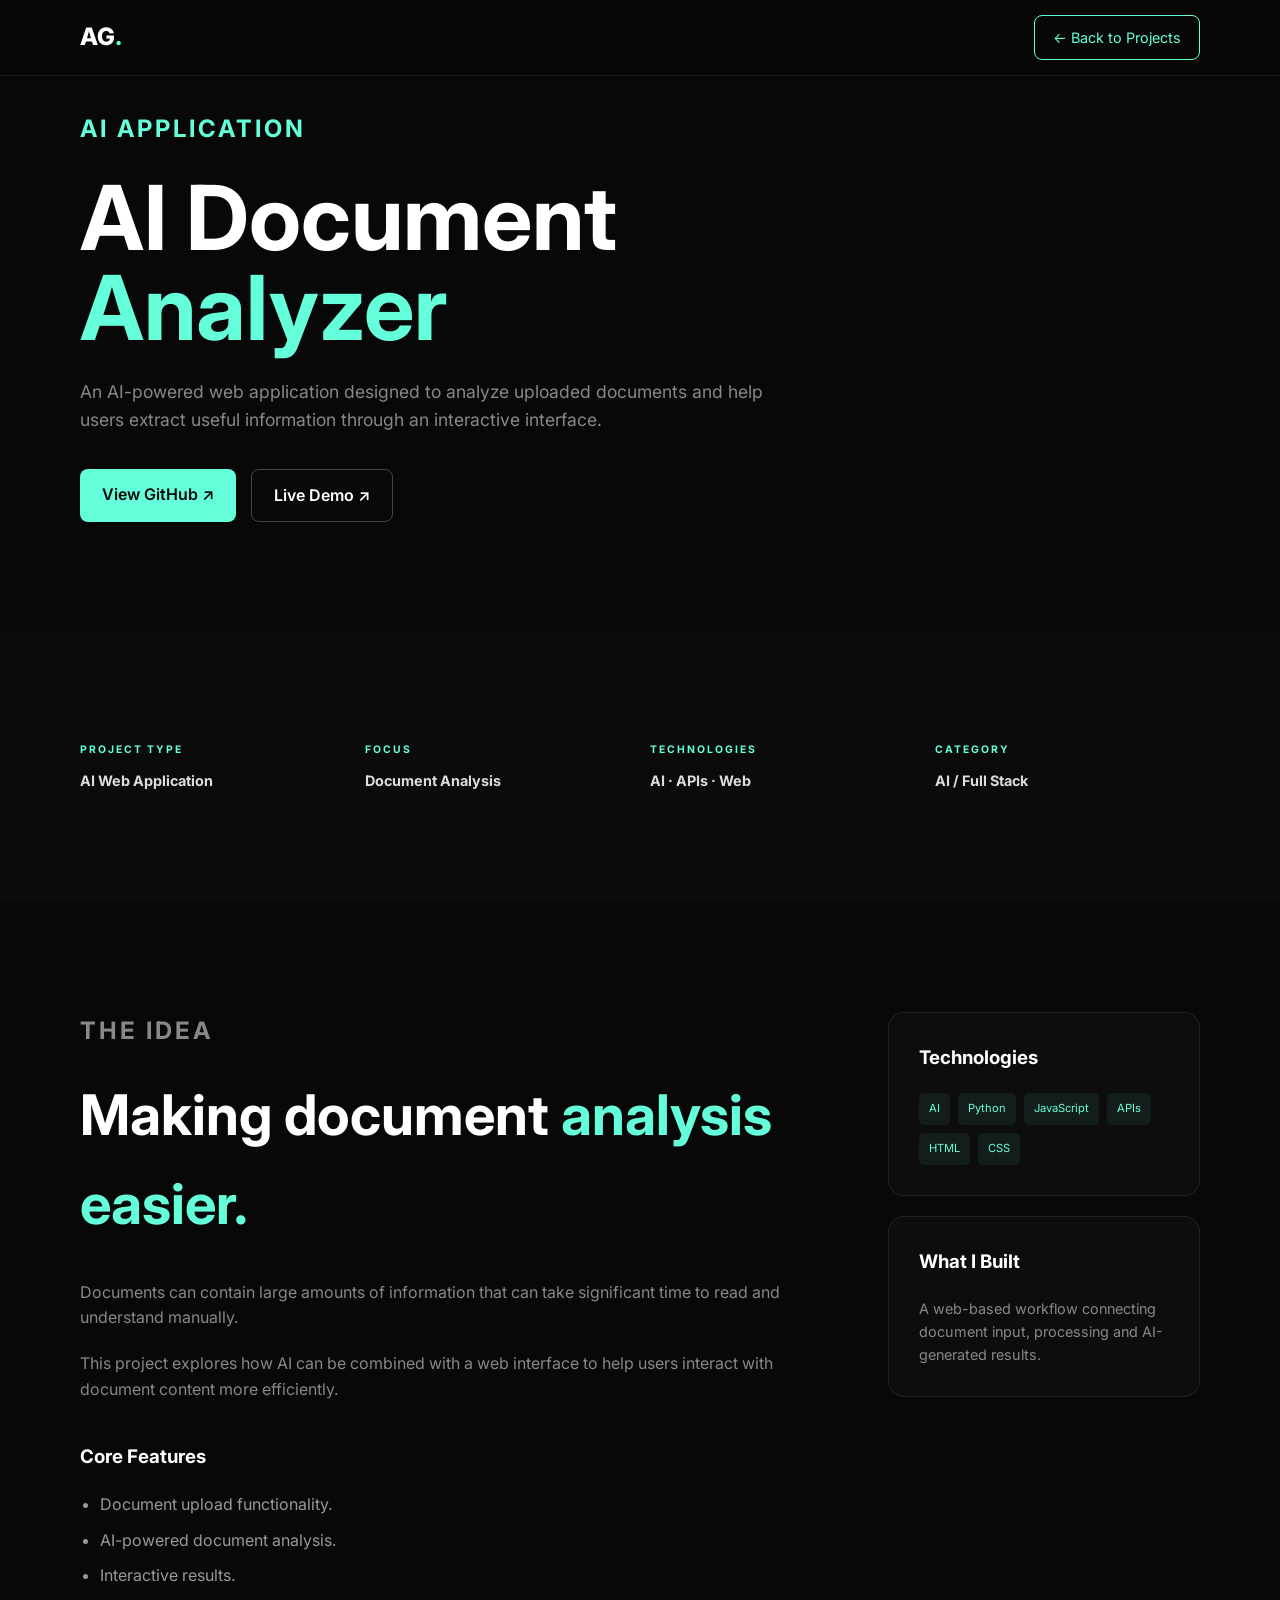
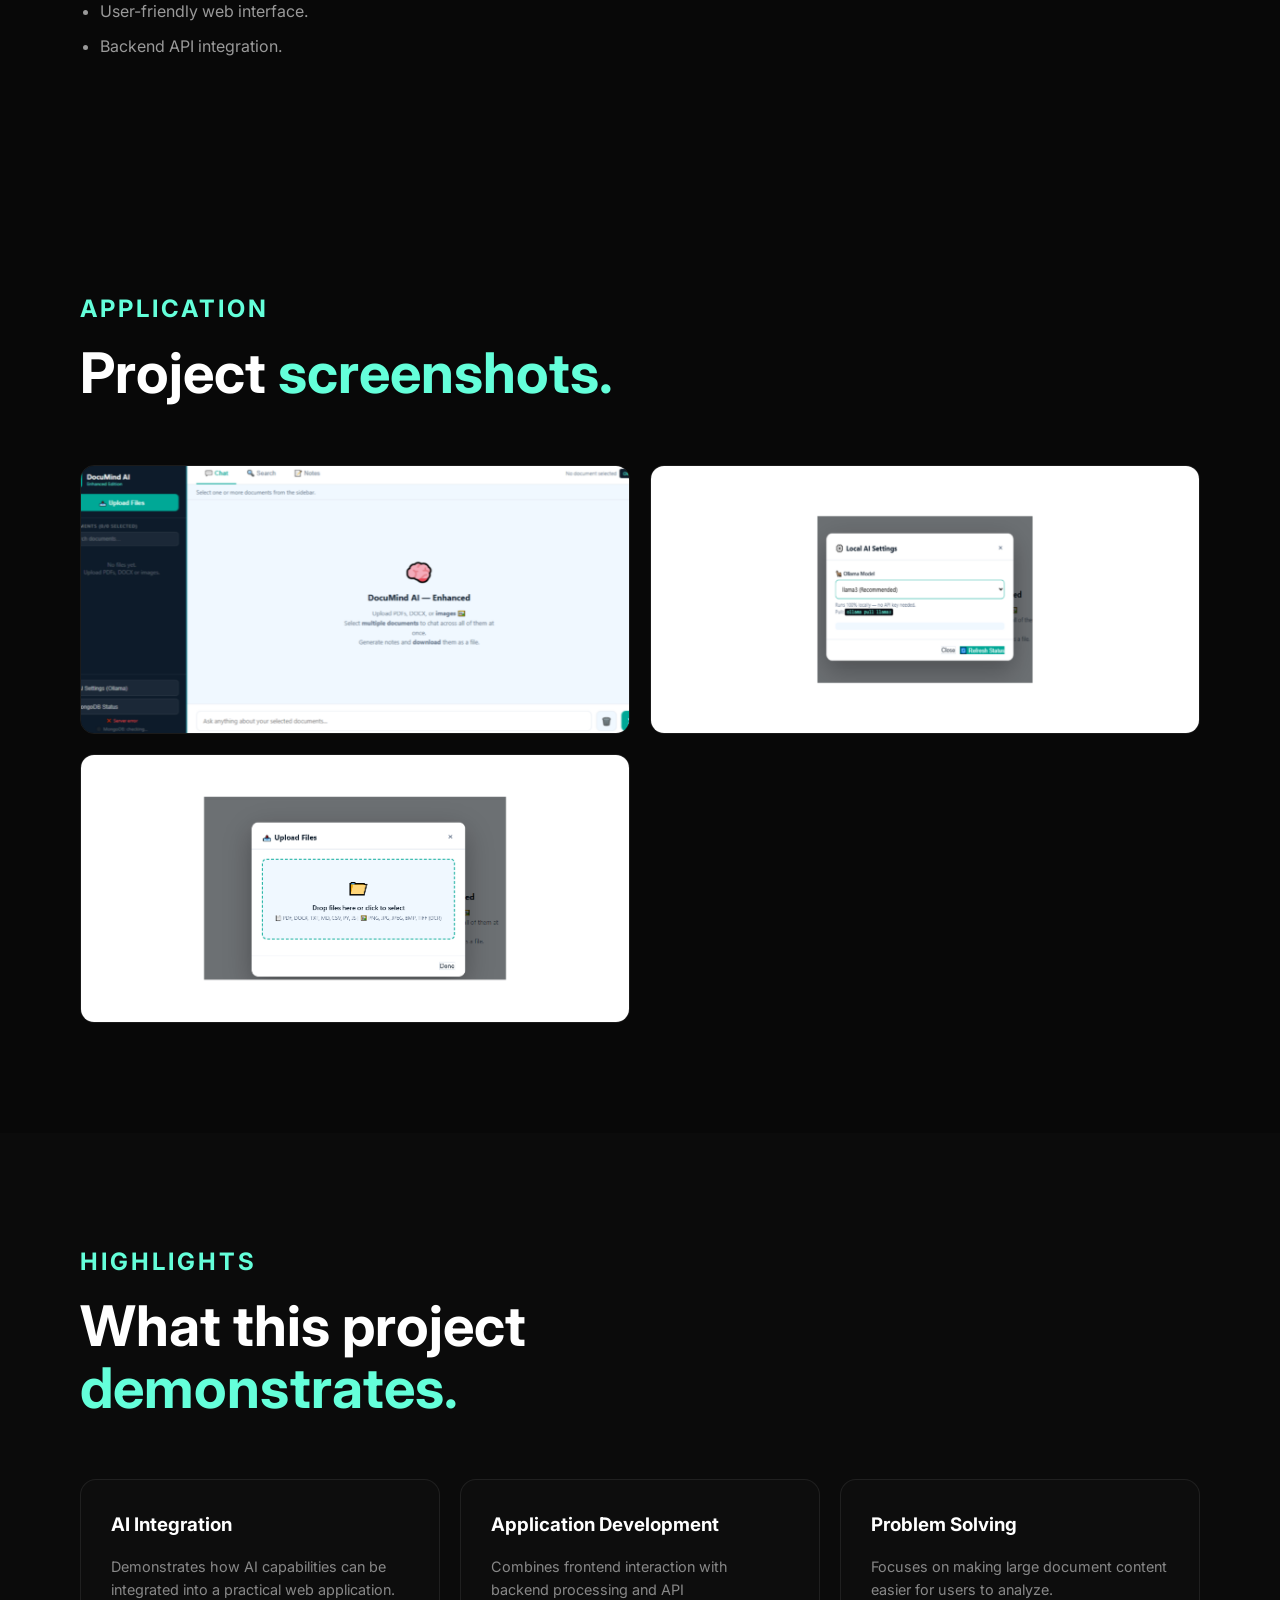
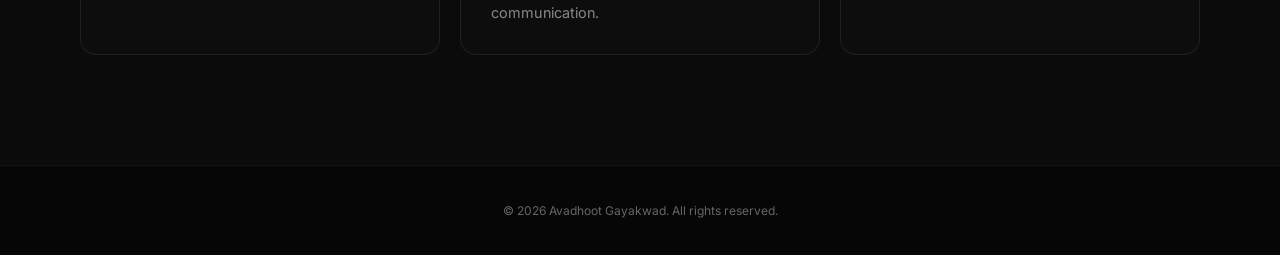
==== projects/ai-document-analyzer.html @ 8ef0be84 "Initial portfolio website" ====
<!DOCTYPE html>
<html lang="en">

<head>

    <meta charset="UTF-8">

    <meta
        name="viewport"
        content="width=device-width, initial-scale=1.0"
    >

    <meta
        name="description"
        content="AI Document Analyzer project by Avadhoot Gayakwad"
    >

    <title>AI Document Analyzer | Avadhoot Gayakwad</title>

    <link
        rel="preconnect"
        href="https://fonts.googleapis.com"
    >

    <link
        rel="preconnect"
        href="https://fonts.gstatic.com"
        crossorigin
    >

    <link
        href="https://fonts.googleapis.com/css2?family=Inter:wght@400;500;600;700;800&display=swap"
        rel="stylesheet"
    >

    <link
        rel="stylesheet"
        href="../css/style.css"
    >

</head>


<body>


<header class="navbar">

    <div class="container nav-container">

        <a
            href="../index.html"
            class="logo"
        >
            AG<span>.</span>
        </a>


        <a
            href="../index.html#projects"
            class="nav-button"
        >
            ← Back to Projects
        </a>

    </div>

</header>



<main>


<section class="project-hero section">

    <div class="container">

        <p class="section-label">
            AI APPLICATION
        </p>


        <h1 class="project-title">
            AI Document
            <span>Analyzer</span>
        </h1>


        <p class="project-intro">

            An AI-powered web application designed to
            analyze uploaded documents and help users
            extract useful information through an
            interactive interface.

        </p>


        <div class="project-hero-buttons">

            <a
                href="https://github.com/Avadhootgayakwad"
                class="btn btn-primary"
                target="_blank"
            >
                View GitHub ↗
            </a>


            <a
                href="#"
                class="btn btn-secondary"
                target="_blank"
            >
                Live Demo ↗
            </a>

        </div>

    </div>

</section>



<section class="project-details section">

    <div class="container">

        <div class="project-info-grid">


            <div>

                <p class="detail-label">
                    PROJECT TYPE
                </p>

                <h3>
                    AI Web Application
                </h3>

            </div>


            <div>

                <p class="detail-label">
                    FOCUS
                </p>

                <h3>
                    Document Analysis
                </h3>

            </div>


            <div>

                <p class="detail-label">
                    TECHNOLOGIES
                </p>

                <h3>
                    AI · APIs · Web
                </h3>

            </div>


            <div>

                <p class="detail-label">
                    CATEGORY
                </p>

                <h3>
                    AI / Full Stack
                </h3>

            </div>

        </div>

    </div>

</section>



<section class="case-study section">

    <div class="container case-study-grid">


        <div class="case-study-main">

            <p class="section-label">
                THE IDEA
            </p>


            <h2>
                Making document
                <span>analysis easier.</span>
            </h2>


            <p>

                Documents can contain large amounts of
                information that can take significant time
                to read and understand manually.

            </p>


            <p>

                This project explores how AI can be combined
                with a web interface to help users interact
                with document content more efficiently.

            </p>


            <h3>
                Core Features
            </h3>


            <ul class="case-study-list">

                <li>
                    Document upload functionality.
                </li>

                <li>
                    AI-powered document analysis.
                </li>

                <li>
                    Interactive results.
                </li>

                <li>
                    User-friendly web interface.
                </li>

                <li>
                    Backend API integration.
                </li>

            </ul>


        </div>


        <aside class="case-study-side">


            <div class="case-card">

                <h3>
                    Technologies
                </h3>


                <div class="technology-list">

                    <span>AI</span>
                    <span>Python</span>
                    <span>JavaScript</span>
                    <span>APIs</span>
                    <span>HTML</span>
                    <span>CSS</span>

                </div>

            </div>


            <div class="case-card">

                <h3>
                    What I Built
                </h3>

                <p>

                    A web-based workflow connecting document
                    input, processing and AI-generated results.

                </p>

            </div>


        </aside>

    </div>

</section>



<section class="project-gallery section">

    <div class="container">

        <div class="section-heading">

            <p class="section-label">
                APPLICATION
            </p>


            <h2>
                Project
                <span>screenshots.</span>
            </h2>

        </div>


        <div class="gallery-grid">


            <img
                src="../Images/AI-Document-Analyzer/ai-home.png"
                alt="AI Document Analyzer home page"
            >


            <img
                src="../Images/AI-Document-Analyzer/ai-upload.png"
                alt="AI Document Analyzer upload page"
            >


            <img
                src="../Images/AI-Document-Analyzer/model.png"
                alt="AI Document Analyze Model Selection"
            >


        </div>

    </div>

</section>



<section class="results section">

    <div class="container">

        <div class="section-heading">

            <p class="section-label">
                HIGHLIGHTS
            </p>


            <h2>
                What this project
                <span>demonstrates.</span>
            </h2>

        </div>


        <div class="results-grid">


            <div class="result-card">

                <h3>
                    AI Integration
                </h3>

                <p>

                    Demonstrates how AI capabilities can be
                    integrated into a practical web application.

                </p>

            </div>


            <div class="result-card">

                <h3>
                    Application Development
                </h3>

                <p>

                    Combines frontend interaction with
                    backend processing and API communication.

                </p>

            </div>


            <div class="result-card">

                <h3>
                    Problem Solving
                </h3>

                <p>

                    Focuses on making large document content
                    easier for users to analyze.

                </p>

            </div>


        </div>

    </div>

</section>



</main>



<footer class="footer">

    <div class="container">

        <p>
            © 2026 Avadhoot Gayakwad.
            All rights reserved.
        </p>

    </div>

</footer>


</body>

</html>
---- css/style.css ----
html {
    scroll-behavior: smooth;
}


/* ================================
   GLOBAL RESET
================================ */

* {
    box-sizing: border-box;
}

html,
body {
    margin: 0;

    padding: 0;

    width: 100%;

    overflow-x: hidden;
}
/* ================================
   SCROLL REVEAL
================================ */

.reveal {
    opacity: 0;

    transform: translateY(35px);

    transition:
        opacity 0.8s ease,
        transform 0.8s ease;
}

.reveal.active {
    opacity: 1;

    transform: translateY(0);
}

/* ================================
   PAGE LOAD
================================ */

body {
    animation: pageLoad 0.8s ease;
}

@keyframes pageLoad {

    from {
        opacity: 0;
    }

    to {
        opacity: 1;
    }

}


/* ================================
   RESET
================================ */

* {
    margin: 0;
    padding: 0;
    box-sizing: border-box;
}

html {
    scroll-behavior: smooth;
}

body {
    font-family: "Inter", sans-serif;
    background: #080808;
    color: #ffffff;
    line-height: 1.6;
}

a {
    text-decoration: none;
    color: inherit;
}

.container {
    width: min(1120px, calc(100% - 40px));

    margin: 0 auto;
}


/* ================================
   NAVBAR
================================ */

.navbar {
    position: fixed;
    top: 0;
    left: 0;
    width: 100%;

    z-index: 1000;

    background: rgba(8, 8, 8, 0.8);
    backdrop-filter: blur(12px);

    border-bottom: 1px solid rgba(255, 255, 255, 0.08);
}

.nav-container {
    height: 75px;

    display: flex;
    align-items: center;
    justify-content: space-between;
}

.logo {
    font-size: 1.5rem;
    font-weight: 800;
}

.logo span {
    color: #64ffda;
}

.nav-menu {
    display: flex;
    gap: 30px;
}

.nav-menu a {
    color: #b8b8b8;
    font-size: 0.9rem;

    transition: 0.3s;
}

.nav-menu a:hover {
    color: #64ffda;
}

.nav-button {
    padding: 10px 18px;

    border: 1px solid #64ffda;
    border-radius: 8px;

    color: #64ffda;

    font-size: 0.9rem;

    transition: 0.3s;
}

.nav-button:hover {
    background: #64ffda;
    color: #080808;
}


/* ================================
   HERO
================================ */

.hero {
    min-height: 100vh;

    display: flex;
    align-items: center;

    padding-top: 75px;
}

.hero-container {
    display: grid;

    grid-template-columns: 1.2fr 0.8fr;

    gap: 80px;

    align-items: center;
}

.hero-intro {
    color: #64ffda;

    font-size: 2rem;

    margin-bottom: 10px;
}

.hero h1 {
    font-size: clamp(3rem, 3vw, 3rem);

    line-height: 1;

    font-weight: 800;

    margin-bottom: 20px;
}

.hero h1 span {
    color: #64ffda;
}

.hero h2 {
    font-size: 1.5rem;

    color: #d0d0d0;

    margin-bottom: 20px;
}

.hero-description {
    max-width: 550px;

    color: #999;

    font-size: 1.05rem;

    margin-bottom: 30px;
}


/* ================================
   BUTTONS
================================ */

.hero-buttons {
    display: flex;

    gap: 15px;

    margin-bottom: 30px;
}

.btn {
    padding: 13px 22px;

    border-radius: 8px;

    font-weight: 600;

    transition: 0.3s;
}

.btn-primary {
    background: #64ffda;
    color: #080808;
}

.btn-primary:hover {
    transform: translateY(-3px);
}

.btn-secondary {
    border: 1px solid #444;

    color: #fff;
}

.btn-secondary:hover {
    border-color: #64ffda;
    color: #64ffda;
}


/* ================================
   SOCIALS
================================ */

.hero-socials {
    display: flex;
    gap: 25px;
}

.hero-socials a {
    color: #888;

    transition: 0.3s;
}

.hero-socials a:hover {
    color: #64ffda;
}


/* ================================
   HERO VISUAL
================================ */

.hero-visual {
    display: flex;
    justify-content: center;
}

.hero-card {
    width: 300px;
    height: 300px;

    border: 1px solid rgba(100, 255, 218, 0.25);

    border-radius: 25px;

    background:
        linear-gradient(
            145deg,
            rgba(100, 255, 218, 0.08),
            rgba(255, 255, 255, 0.02)
        );

    display: flex;

    flex-direction: column;

    align-items: center;

    justify-content: center;

    text-align: center;

    box-shadow:
        0 0 60px rgba(100, 255, 218, 0.08);
}

.card-icon {
    font-size: 4rem;

    color: #64ffda;

    margin-bottom: 20px;
}

.hero-card h3 {
    font-size: 1.5rem;

    margin-bottom: 8px;
}

.hero-card p {
    color: #888;
}
/* ================================
   MOBILE
================================ */

@media (max-width: 800px) {

    .nav-menu {
        display: none;
    }

    .nav-button {
        display: none;
    }

    .hero-container {
        grid-template-columns: 1fr;

        text-align: center;

        gap: 50px;
    }

    .hero-description {
        margin-left: auto;
        margin-right: auto;
    }

    .hero-buttons {
        justify-content: center;
    }

    .hero-socials {
        justify-content: center;
    }

    .hero-visual {
        padding-bottom: 50px;
    }

}
/* ================================
   SECTIONS
================================ */

.section {
    padding: 110px 0;
}

@media (max-width: 800px) {

    .section {
        padding: 80px 0;
    }

}

@media (max-width: 500px) {

    .section {
        padding: 65px 0;
    }

}

.section-heading {
    max-width: 700px;
    margin-bottom: 60px;
}

.section-label {
    color: #64ffda;
    font-size: 1.5rem;
    font-weight: 700;
    letter-spacing: 3px;
    margin-bottom: 15px;
}

.section-heading h2 {
    font-size: clamp(2rem, 5vw, 3.5rem);
    line-height: 1.1;
}

.section-heading h2 span {
    color: #64ffda;
}


/* ================================
   ABOUT
================================ */

.about {
    background: #0b0b0b;
}

.about-grid {
    display: grid;

    grid-template-columns: 1.3fr 0.7fr;

    gap: 80px;

    align-items: center;
}

.about-text p {
    color: #999;

    margin-bottom: 20px;

    font-size: 1rem;
}

.about-highlights {
    display: grid;

    grid-template-columns: repeat(4, 1fr);

    gap: 15px;

    margin-top: 40px;
}

.highlight {
    padding: 20px;

    border: 1px solid rgba(255,255,255,0.08);

    border-radius: 12px;

    background: rgba(255,255,255,0.02);
}

.highlight strong {
    display: block;

    color: #64ffda;

    font-size: 1.2rem;
}

.highlight span {
    color: #777;

    font-size: 0.8rem;
}


.about-card {
    min-height: 330px;

    padding: 40px;

    border: 1px solid rgba(100,255,218,0.15);

    border-radius: 25px;

    background:
        linear-gradient(
            145deg,
            rgba(100,255,218,0.06),
            rgba(255,255,255,0.01)
        );

    display: flex;

    flex-direction: column;

    justify-content: center;

    text-align: center;
}

.about-card-icon {
    font-size: 3rem;

    color: #64ffda;

    margin-bottom: 20px;
}

.about-card h3 {
    font-size: 1.5rem;

    margin-bottom: 15px;
}

.about-card p {
    color: #888;
}


/* ================================
   SERVICES
================================ */

.services-grid {
    display: grid;

    grid-template-columns: repeat(3, 1fr);

    gap: 20px;
}

.service-card {
    padding: 35px;

    border: 1px solid rgba(255,255,255,0.08);

    border-radius: 16px;

    background: #0d0d0d;

    transition: 0.35s;
}

.service-card:hover {
    transform: translateY(-8px);

    border-color: rgba(100,255,218,0.35);

    box-shadow:
        0 20px 50px rgba(0,0,0,0.3);
}

.service-number {
    color: #64ffda;

    font-size: 0.8rem;

    font-weight: 700;

    letter-spacing: 2px;

    margin-bottom: 25px;
}

.service-card h3 {
    font-size: 1.4rem;

    margin-bottom: 15px;
}

.service-card p {
    color: #888;

    font-size: 0.9rem;

    margin-bottom: 25px;
}

.service-tools {
    color: #64ffda;

    font-size: 0.75rem;

    line-height: 1.8;
}


/* ================================
   SKILLS
================================ */

.skills {
    background: #0b0b0b;
}

.skills-container {
    display: grid;

    grid-template-columns: repeat(3, 1fr);

    gap: 20px;

    
}

.skill-category {
    padding: 30px;

    border: 1px solid rgba(255,255,255,0.08);

    border-radius: 16px;

    background: #0d0d0d;

    
}
.skill-category:hover {
    transform: translateY(-6px);

    border-color: rgba(100,255,218,0.3);

   background: #101010;
    
}
.skill-category{
    transition:
        transform 0.3s ease,
        border-color 0.3s ease,
        background 0.3s ease;
}

.skill-category-header {
    display: flex;

    gap: 15px;

    align-items: flex-start;

    padding-bottom: 25px;

    margin-bottom: 20px;

    border-bottom: 1px solid rgba(255,255,255,0.07);
}

.skill-icon {
    color: #64ffda;

    font-weight: 700;
}

.skill-category-header h3 {
    font-size: 1.1rem;

    margin-bottom: 5px;
}

.skill-category-header p {
    color: #777;

    font-size: 0.75rem;
}

.skills-list {
    display: flex;

    flex-direction: column;

    gap: 12px;
}

.skill-item {
    display: flex;

    justify-content: space-between;

    align-items: center;

    padding: 12px 0;

    border-bottom: 1px solid rgba(255,255,255,0.04);

    color: #ccc;

    font-size: 0.85rem;
}

.skill-level {
    color: #64ffda;

    font-size: 0.65rem;

    text-transform: uppercase;

    letter-spacing: 1px;
}
@media (max-width: 900px) {

    .about-grid {
        grid-template-columns: 1fr;
        gap: 50px;
    }

    .services-grid {
        grid-template-columns: 1fr;
    }

    .skills-container {
        grid-template-columns: 1fr;
    }

}


@media (max-width: 600px) {

    .section {
        padding: 90px 0;
    }

    .about-highlights {
        grid-template-columns: repeat(2, 1fr);
    }

    .skills-container {
    transition:
        transform 0.3s ease,
        border-color 0.3s ease,
        background 0.3s ease;
}

.skills-container {
    transform: translateY(-6px);

    border-color: rgba(100,255,218,0.3);

    background: #101010;
}

    .skill-category {
        padding: 25px;
    }

}
/* ================================
   PROJECTS
================================ */

.projects {
    background: #080808;
}

.section-subtitle {
    max-width: 650px;

    color: #888;

    margin-top: 20px;

    font-size: 0.95rem;
}


/* PROJECT FILTERS */

.project-filters {
    display: flex;

    flex-wrap: wrap;

    gap: 10px;

    margin-bottom: 45px;
}

.filter-btn {
    border: 1px solid rgba(255,255,255,0.1);

    background: transparent;

    color: #888;

    padding: 10px 18px;

    border-radius: 30px;

    cursor: pointer;

    font-family: inherit;

    transition: 0.3s;
}

.filter-btn:hover,
.filter-btn.active {
    background: #64ffda;

    border-color: #64ffda;

    color: #080808;
}


/* PROJECT GRID */

.projects-grid {
    display: grid;

    grid-template-columns: repeat(2, 1fr);

    gap: 25px;
}


/* PROJECT CARD */

.project-card {
    overflow: hidden;

    border: 1px solid rgba(255,255,255,0.08);

    border-radius: 18px;

    background: #0d0d0d;

    will-change: transform;

    transition:
        transform 0.35s ease,
        border-color 0.35s ease,
        box-shadow 0.35s ease;
}


.project-card:hover {
    transform: translateY(-10px) scale(1.01);
}

/* PROJECT IMAGE */

.project-image {
    position: relative;

    height: 280px;

    overflow: hidden;

    background: #111;
}

.project-image img {
    width: 100%;

    height: 100%;

    object-fit: cover;

    display: block;

    transition: 0.5s;
}

.project-card:hover .project-image img {
    transform: scale(1.05);
}


/* IMAGE OVERLAY */

.project-overlay {
    position: absolute;

    inset: 0;

    background: rgba(0,0,0,0.65);

    display: flex;

    align-items: center;

    justify-content: center;

    opacity: 0;

    transition: 0.3s;
}

.project-card:hover .project-overlay {
    opacity: 1;
}

.project-link {
    border: 1px solid #64ffda;

    color: #64ffda;

    padding: 12px 20px;

    border-radius: 8px;

    font-size: 0.85rem;
}


/* PROJECT CONTENT */

.project-content {
    padding: 30px;
}

.project-meta {
    color: #64ffda;

    font-size: 0.65rem;

    font-weight: 700;

    letter-spacing: 2px;

    margin-bottom: 12px;
}

.project-content h3 {
    font-size: 1.4rem;

    margin-bottom: 12px;
}

.project-content p {
    color: #888;

    font-size: 0.9rem;

    margin-bottom: 20px;
}


/* TECHNOLOGIES */

.project-tech {
    display: flex;

    flex-wrap: wrap;

    gap: 8px;

    margin-bottom: 25px;
}

.project-tech span {
    padding: 6px 10px;

    border-radius: 5px;

    background: rgba(100,255,218,0.07);

    color: #64ffda;

    font-size: 0.7rem;
}


/* PROJECT ACTIONS */

.project-actions {
    display: flex;

    gap: 25px;
}

.project-actions a {
    color: #ccc;

    font-size: 0.8rem;

    transition: 0.3s;
}

.project-actions a:hover {
    color: #64ffda;
}
@media (max-width: 800px) {

    .projects-grid {
        grid-template-columns: 1fr;
    }

}

@media (max-width: 600px) {

    .project-image {
        height: 220px;
    }

    .project-content {
        padding: 25px;
    }

    .project-filters {
        gap: 8px;
    }

    .filter-btn {
        padding: 8px 14px;

        font-size: 0.75rem;
    }

}
/* ================================
   PROJECT DETAIL PAGE
================================ */

.project-title {
    max-width: 900px;

    font-size: clamp(3rem, 7vw, 6rem);

    line-height: 1;

    margin: 25px 0;
}

.project-title span {
    color: #64ffda;
}

.project-intro {
    max-width: 700px;

    color: #888;

    font-size: 1.1rem;

    margin-bottom: 35px;
}

.project-hero-buttons {
    display: flex;

    gap: 15px;

    flex-wrap: wrap;
}


/* PROJECT INFO */

.project-details {
    background: #0b0b0b;
}

.project-info-grid {
    display: grid;

    grid-template-columns:
        repeat(4, 1fr);

    gap: 20px;
}

.detail-label {
    color: #64ffda;

    font-size: 0.65rem;

    font-weight: 700;

    letter-spacing: 2px;

    margin-bottom: 10px;
}

.project-info-grid h3 {
    font-size: 0.9rem;

    color: #ddd;
}


/* CASE STUDY */

.case-study {
    background: #080808;
}

.case-study-grid {
    display: grid;

    grid-template-columns: 1.4fr 0.6fr;

    gap: 80px;
}

.case-study-main h2 {
    font-size: clamp(2rem, 5vw, 3.5rem);

    margin-bottom: 30px;
}

.case-study-main h2 span {
    color: #64ffda;
}

.case-study-main > p {
    color: #888;

    margin-bottom: 20px;

    max-width: 700px;
}

.case-study-main h3 {
    margin-top: 40px;

    margin-bottom: 20px;
}

.case-study-list {
    padding-left: 20px;

    color: #999;
}

.case-study-list li {
    margin-bottom: 10px;
}


/* CASE CARDS */

.case-study-side {
    display: flex;

    flex-direction: column;

    gap: 20px;
}

.case-card {
    padding: 30px;

    border: 1px solid rgba(255,255,255,0.08);

    border-radius: 16px;

    background: #0d0d0d;
}

.case-card h3 {
    margin-bottom: 20px;
}

.case-card p {
    color: #888;

    font-size: 0.9rem;
}

.technology-list {
    display: flex;

    flex-wrap: wrap;

    gap: 8px;
}

.technology-list span {
    padding: 7px 10px;

    background: rgba(100,255,218,0.07);

    color: #64ffda;

    border-radius: 5px;

    font-size: 0.7rem;
}


/* GALLERY */

.gallery-grid {
    display: grid;

    grid-template-columns: repeat(2, 1fr);

    gap: 20px;
}

.gallery-grid img {
    width: 100%;

    border-radius: 14px;

    border: 1px solid rgba(255,255,255,0.08);
}


/* RESULTS */

.results {
    background: #0b0b0b;
}

.results-grid {
    display: grid;

    grid-template-columns: repeat(3, 1fr);

    gap: 20px;
}

.result-card {
    padding: 30px;

    border: 1px solid rgba(255,255,255,0.08);

    border-radius: 16px;

    background: #0d0d0d;
}

.result-card h3 {
    margin-bottom: 15px;
}

.result-card p {
    color: #888;

    font-size: 0.9rem;
}


/* FOOTER */

.footer {
    padding: 30px 0;

    background: #080808;

    border-top: 1px solid rgba(255,255,255,0.06);

    text-align: center;

    color: #666;

    font-size: 0.75rem;
}
@media (max-width: 900px) {

    .project-info-grid {
        grid-template-columns: repeat(2, 1fr);
    }

    .case-study-grid {
        grid-template-columns: 1fr;

        gap: 50px;
    }

    .results-grid {
        grid-template-columns: 1fr;
    }

}


@media (max-width: 600px) {

    .project-title {
        font-size: 3rem;
    }

    .project-info-grid {
        grid-template-columns: 1fr;
    }

    .gallery-grid {
        grid-template-columns: 1fr;
    }

}
/* ================================
   EDUCATION
================================ */

.education {
    background: #080808;
}

.education-card {
    display: grid;

    grid-template-columns: 180px 1fr;

    gap: 40px;

    padding: 40px;

    border: 1px solid rgba(255,255,255,0.08);

    border-radius: 18px;

    background: #0d0d0d;

    transition: 0.3s;
}

.education-card:hover {
    border-color: rgba(100,255,218,0.25);

    transform: translateY(-5px);
}

.education-year {
    color: #64ffda;

    font-size: 1.5rem;

    font-weight: 800;
}

.education-type {
    color: #64ffda;

    font-size: 0.65rem;

    font-weight: 700;

    letter-spacing: 2px;

    margin-bottom: 10px;
}

.education-content h3 {
    font-size: 1.5rem;

    margin-bottom: 15px;
}

.education-description {
    color: #888;

    max-width: 700px;

    margin-bottom: 20px;
}

.education-tags {
    display: flex;

    flex-wrap: wrap;

    gap: 8px;
}

.education-tags span {
    padding: 7px 10px;

    background: rgba(100,255,218,0.07);

    color: #64ffda;

    border-radius: 5px;

    font-size: 0.7rem;
}
@media (max-width: 600px) {

    .education-card {
        grid-template-columns: 1fr;

        gap: 20px;

        padding: 28px;
    }

}
/* ================================
   CONTACT
================================ */

.contact {
    background: #080808;

    padding-bottom: 100px;
}

.contact-grid {
    display: grid;

    grid-template-columns: 1fr 1fr;

    gap: 80px;

    align-items: start;
}


/* CONTACT INTRO */

.contact-intro h2 {
    max-width: 650px;

    font-size: clamp(2.5rem, 5vw, 4.5rem);

    line-height: 1;

    margin: 25px 0;
}

.contact-intro h2 span {
    color: #64ffda;
}

.contact-intro > p {
    max-width: 600px;

    color: #888;

    line-height: 1.8;

    margin-bottom: 30px;
}


/* EMAIL */

.email-link {
    display: inline-block;

    color: #64ffda;

    font-size: 1rem;

    border-bottom: 1px solid rgba(100,255,218,0.4);

    padding-bottom: 6px;

    transition: 0.3s;
}

.email-link:hover {
    border-color: #64ffda;

    transform: translateX(5px);
}


/* CONTACT LINKS */

.contact-links {
    display: flex;

    flex-direction: column;

    gap: 15px;
}


/* CONTACT CARD */

.contact-card {
    display: flex;

    align-items: center;

    justify-content: space-between;

    padding: 28px;

    border: 1px solid rgba(255,255,255,0.08);

    border-radius: 14px;

    background: #0d0d0d;

    transition: 0.3s;
}

.contact-card:hover {
    transform: translateX(8px);

    border-color: rgba(100,255,218,0.35);

    background: #101010;
}

.contact-type {
    display: block;

    color: #64ffda;

    font-size: 0.6rem;

    font-weight: 700;

    letter-spacing: 2px;

    margin-bottom: 8px;
}

.contact-card h3 {
    color: #ddd;

    font-size: 1rem;

    font-weight: 500;
}

.contact-arrow {
    color: #64ffda;

    font-size: 1.2rem;

    transition: 0.3s;
}

.contact-card:hover .contact-arrow {
    transform: translate(4px, -4px);
}
@media (max-width: 800px) {

    .contact-grid {
        grid-template-columns: 1fr;

        gap: 50px;
    }

}


@media (max-width: 600px) {

    .contact-intro h2 {
        font-size: 3rem;
    }

    .contact-card {
        padding: 22px;
    }

}
/* ================================
   FOOTER
================================ */

.footer {
    padding: 35px 0;

    background: #060606;

    border-top: 1px solid rgba(255,255,255,0.06);
}

.footer-top {
    display: flex;

    align-items: center;

    justify-content: space-between;

    padding-bottom: 30px;

    border-bottom: 1px solid rgba(255,255,255,0.06);
}

.footer-links {
    display: flex;

    gap: 25px;
}

.footer-links a {
    color: #777;

    font-size: 0.75rem;

    transition: 0.3s;
}

.footer-links a:hover {
    color: #64ffda;
}

.footer-bottom {
    display: flex;

    align-items: center;

    justify-content: space-between;

    gap: 20px;

    padding-top: 25px;
}

.footer-bottom p {
    color: #555;

    font-size: 0.7rem;
}
@media (max-width: 600px) {

    .footer-top {
        flex-direction: column;

        align-items: flex-start;

        gap: 25px;
    }

    .footer-links {
        flex-wrap: wrap;

        gap: 15px;
    }

    .footer-bottom {
        flex-direction: column;

        align-items: flex-start;
    }

}
.project-card,
.certificate-card,
.contact-card {
    cursor: pointer;
}
.btn {
    transition:
        transform 0.25s ease,
        background 0.25s ease,
        border-color 0.25s ease;
}

.btn:hover {
    transform: translateY(-3px);
}
@media (prefers-reduced-motion: reduce) {

    html {
        scroll-behavior: auto;
    }

    *,
    *::before,
    *::after {
        animation-duration: 0.01ms !important;

        animation-iteration-count: 1 !important;

        transition-duration: 0.01ms !important;

        scroll-behavior: auto !important;
    }

}
/* ================================
   MOBILE NAVIGATION
================================ */

.mobile-menu-btn {
    display: none;

    border: 1px solid rgba(255,255,255,0.1);

    background: transparent;

    color: #64ffda;

    width: 42px;

    height: 42px;

    border-radius: 8px;

    font-size: 1.2rem;

    cursor: pointer;
}
@media (max-width: 800px) {

    .nav-container {
        position: relative;
    }

    .mobile-menu-btn {
        display: flex;

        align-items: center;

        justify-content: center;
    }

    .nav-menu {
        position: absolute;

        top: calc(100% + 15px);

        left: 0;

        right: 0;

        display: none;

        flex-direction: column;

        gap: 5px;

        padding: 15px;

        background: #0d0d0d;

        border: 1px solid rgba(255,255,255,0.08);

        border-radius: 12px;
    }

    .nav-menu.active {
        display: flex;
    }

    .nav-menu a {
        width: 100%;

        padding: 12px;

        border-radius: 7px;
    }

    .nav-menu a:hover {
        background: rgba(100,255,218,0.06);
    }

}
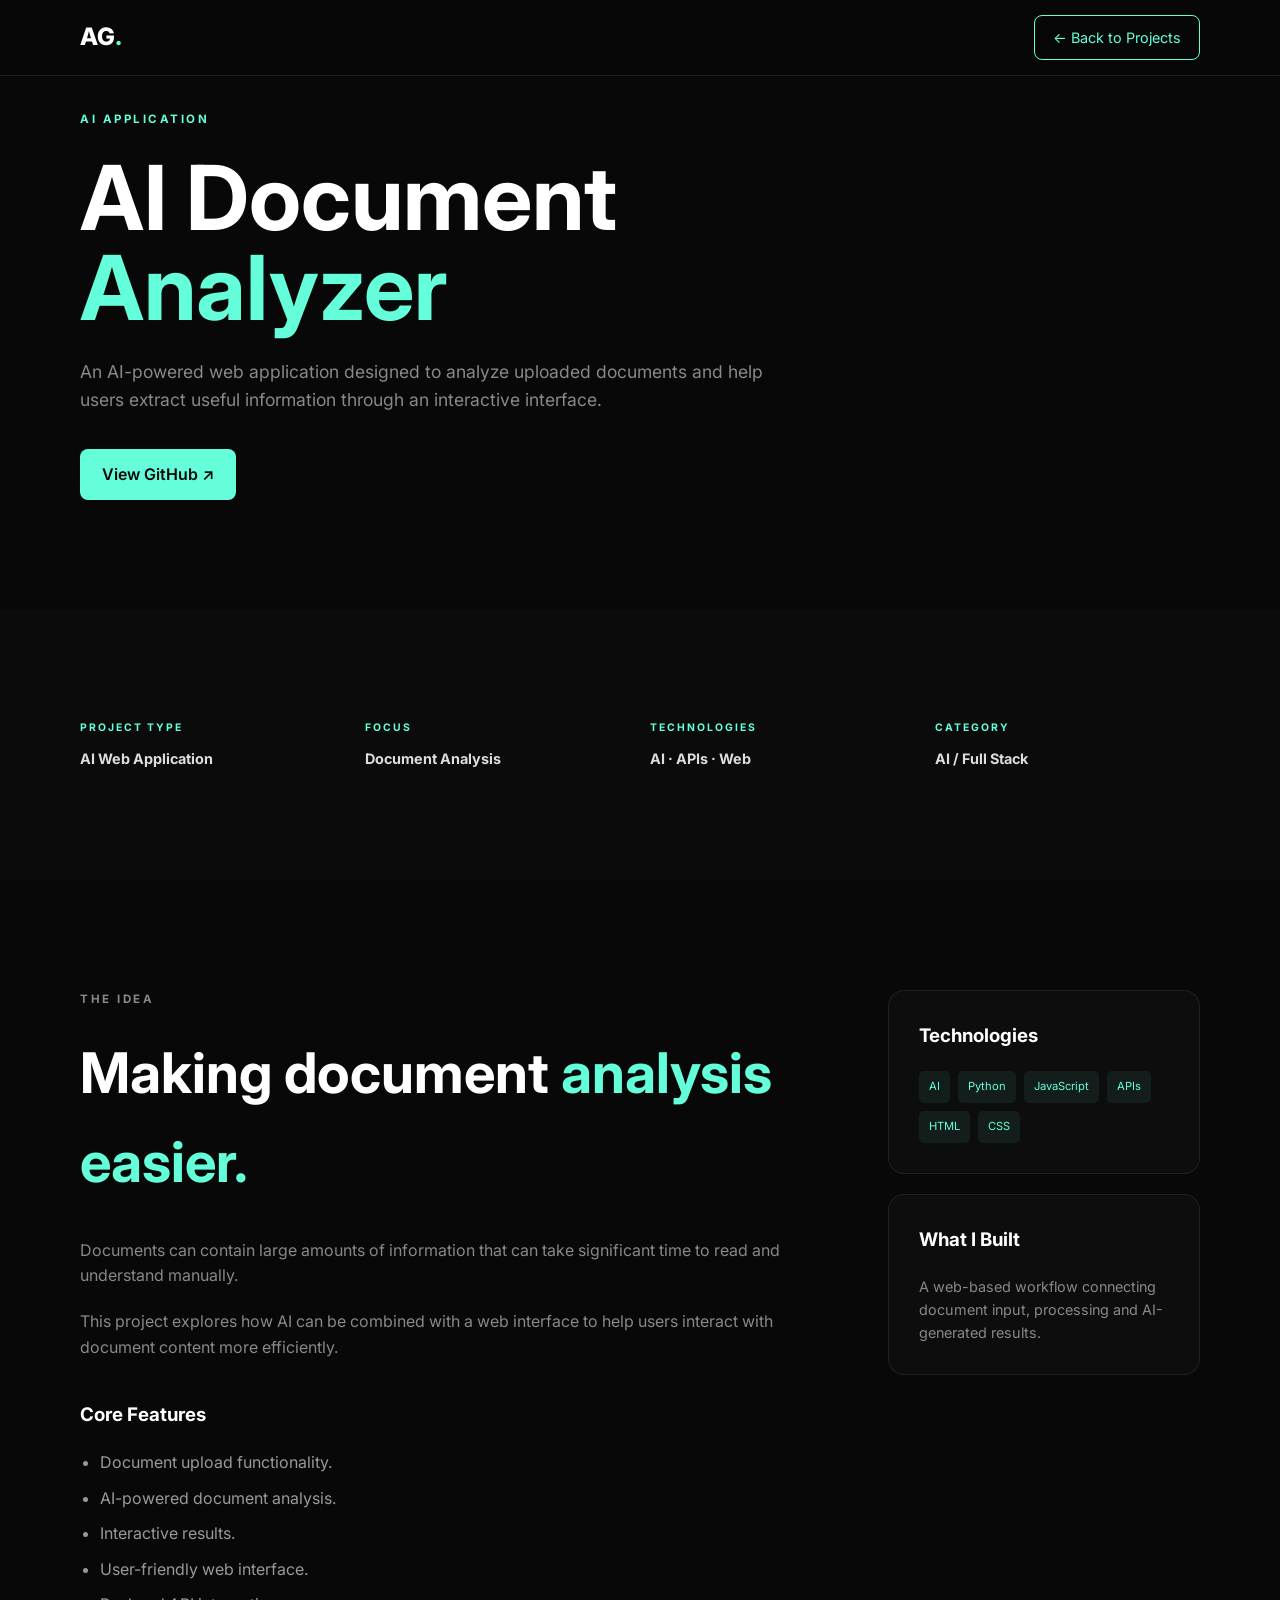
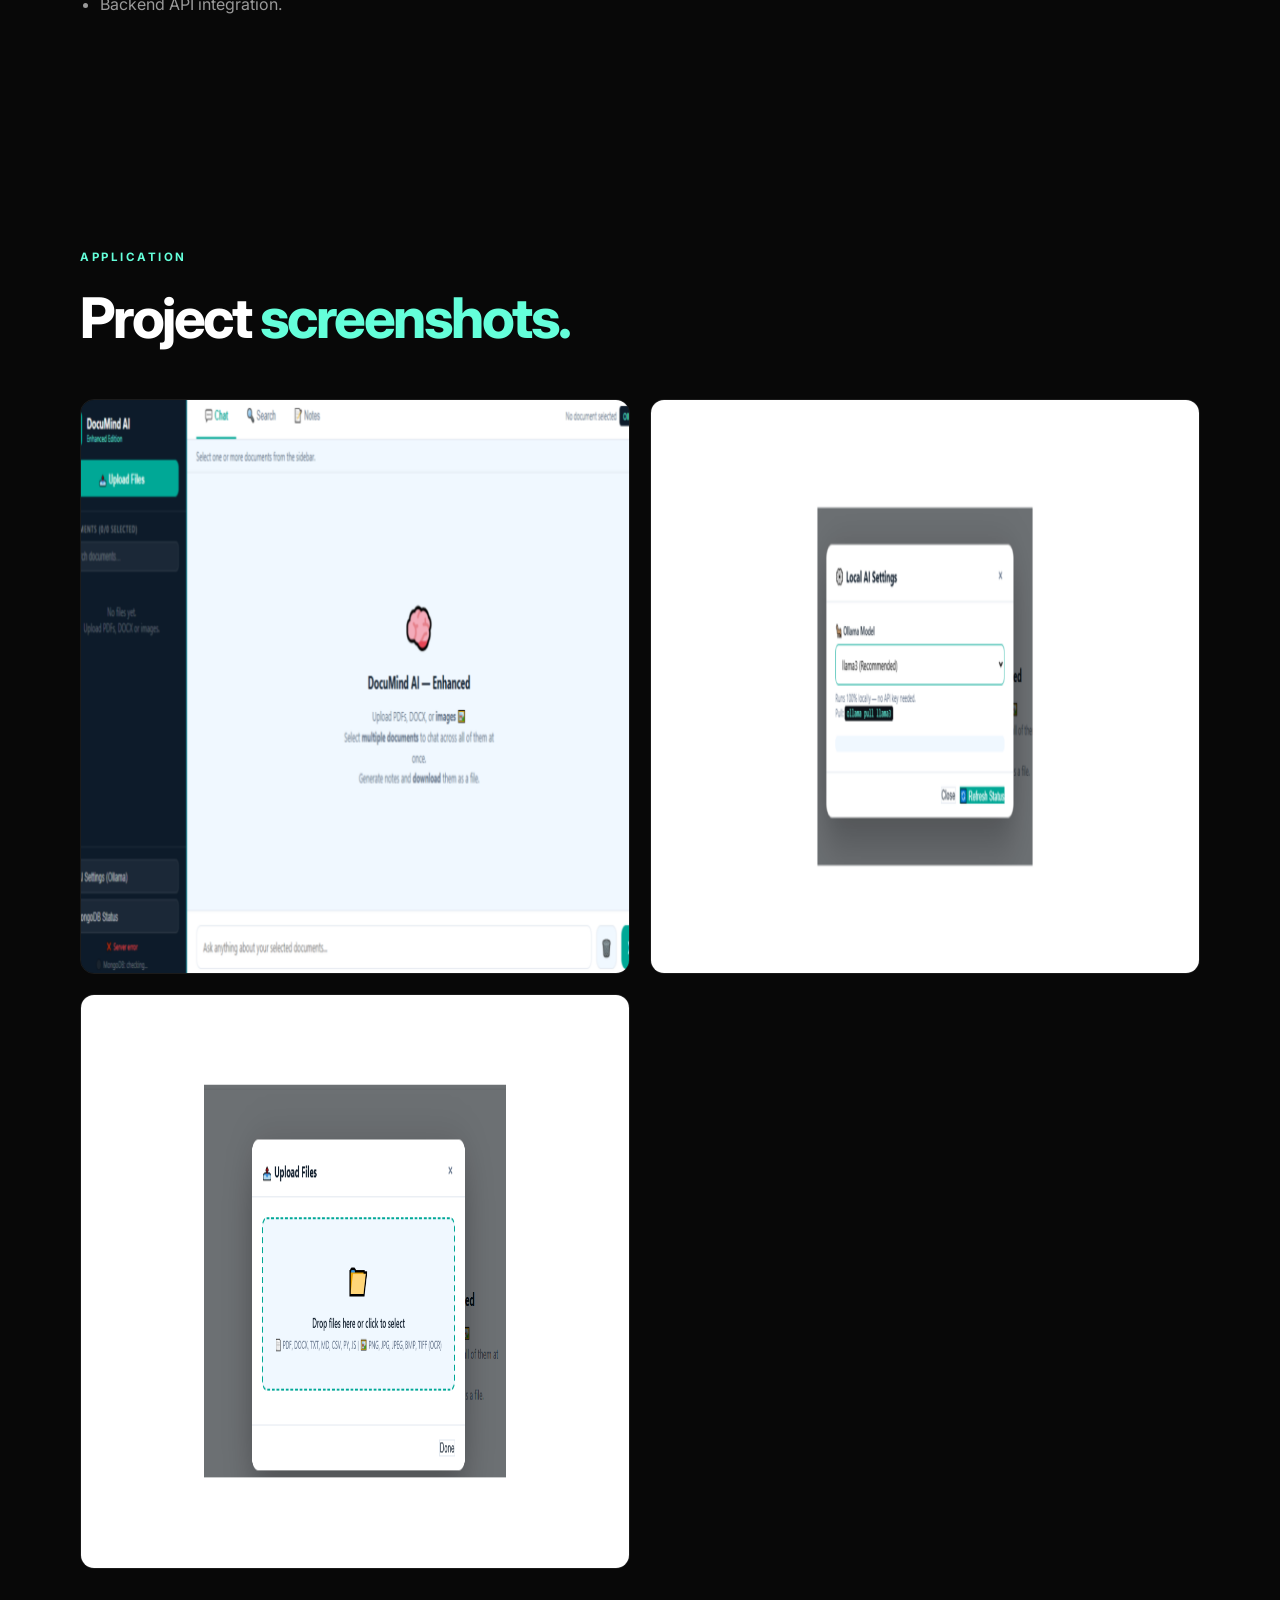
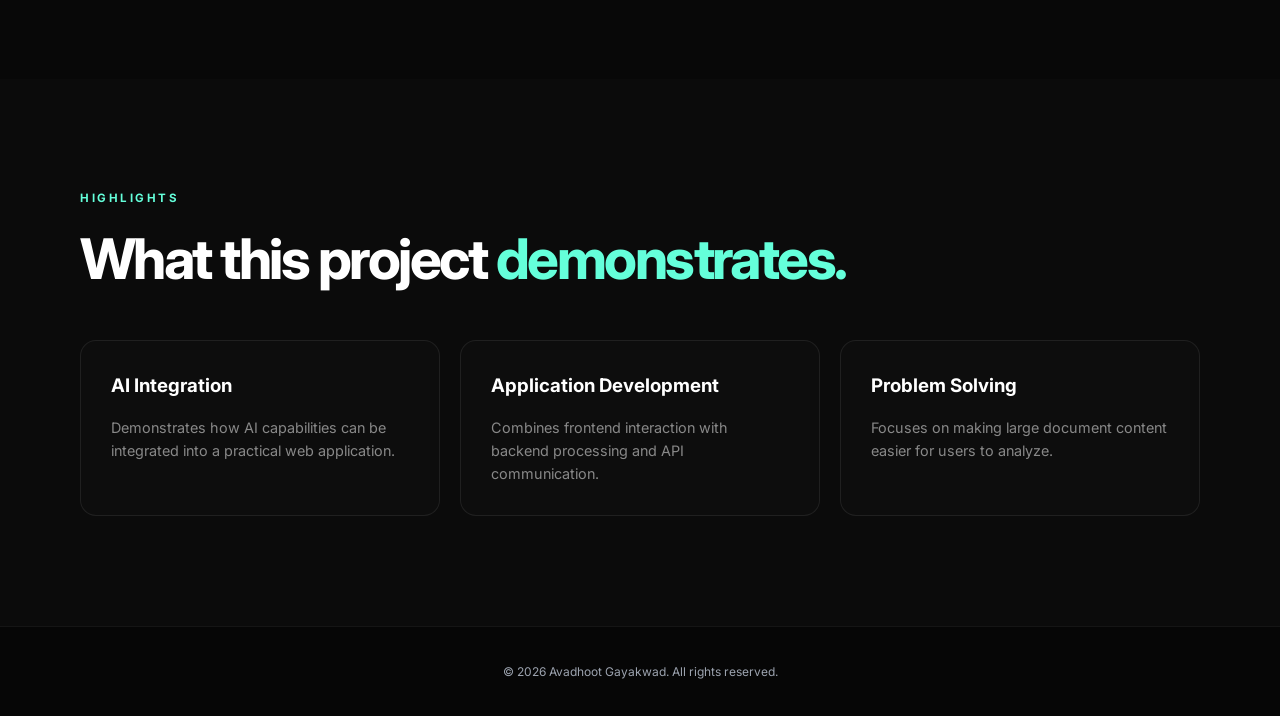
==== commit daf58dec: "feat: complete professional portfolio redesign and optimization" ====
--- a/projects/ai-document-analyzer.html
+++ b/projects/ai-document-analyzer.html
@@ -42,6 +42,11 @@
 
 
 <body>
+
+    <a href="#main-content" class="skip-link">
+        Skip to main content
+    </a>
+
 
 
 <header class="navbar">
@@ -58,7 +63,7 @@
 
         <a
             href="../index.html#projects"
-            class="nav-button"
+            class="nav-button case-study-back-button"
         >
             ← Back to Projects
         </a>
@@ -69,7 +74,7 @@
 
 
 
-<main>
+<main id="main-content" tabindex="-1">
 
 
 <section class="project-hero section">
@@ -100,21 +105,15 @@
         <div class="project-hero-buttons">
 
             <a
-                href="https://github.com/Avadhootgayakwad"
+                href="https://github.com/Avadhootgayakwad/document-analysis-ai"
                 class="btn btn-primary"
                 target="_blank"
-            >
+             rel="noopener noreferrer">
                 View GitHub ↗
             </a>
 
 
-            <a
-                href="#"
-                class="btn btn-secondary"
-                target="_blank"
-            >
-                Live Demo ↗
-            </a>
+
 
         </div>
 
@@ -330,20 +329,20 @@
 
 
             <img
-                src="../Images/AI-Document-Analyzer/ai-home.png"
-                alt="AI Document Analyzer home page"
+                src="../Images/AI-Document-Analyzer/ai-home.webp"
+                alt="AI Document Analyzer home page" width="1181" height="575" loading="eager"
             >
 
 
             <img
-                src="../Images/AI-Document-Analyzer/ai-upload.png"
-                alt="AI Document Analyzer upload page"
+                src="../Images/AI-Document-Analyzer/ai-upload.webp"
+                alt="AI Document Analyzer upload page" width="1181" height="575" loading="lazy" decoding="async"
             >
 
 
             <img
-                src="../Images/AI-Document-Analyzer/model.png"
-                alt="AI Document Analyze Model Selection"
+                src="../Images/AI-Document-Analyzer/model.webp"
+                alt="AI Document Analyze Model Selection" width="1181" height="575" loading="lazy" decoding="async"
             >
 
 
@@ -453,4 +452,4 @@
 
 </body>
 
-</html>+</html>
--- a/css/style.css
+++ b/css/style.css
@@ -1,70 +1,6 @@
-html {
-    scroll-behavior: smooth;
-}
-
-
-/* ================================
-   GLOBAL RESET
-================================ */
-
-* {
-    box-sizing: border-box;
-}
-
-html,
-body {
-    margin: 0;
-
-    padding: 0;
-
-    width: 100%;
-
-    overflow-x: hidden;
-}
-/* ================================
-   SCROLL REVEAL
-================================ */
-
-.reveal {
-    opacity: 0;
-
-    transform: translateY(35px);
-
-    transition:
-        opacity 0.8s ease,
-        transform 0.8s ease;
-}
-
-.reveal.active {
-    opacity: 1;
-
-    transform: translateY(0);
-}
-
-/* ================================
-   PAGE LOAD
-================================ */
-
-body {
-    animation: pageLoad 0.8s ease;
-}
-
-@keyframes pageLoad {
-
-    from {
-        opacity: 0;
-    }
-
-    to {
-        opacity: 1;
-    }
-
-}
-
-
-/* ================================
-   RESET
-================================ */
+/* ========================================
+   GLOBAL FOUNDATION
+======================================== */
 
 * {
     margin: 0;
@@ -74,6 +10,12 @@
 
 html {
     scroll-behavior: smooth;
+}
+
+html,
+body {
+    width: 100%;
+    overflow-x: hidden;
 }
 
 body {
@@ -81,6 +23,7 @@
     background: #080808;
     color: #ffffff;
     line-height: 1.6;
+    animation: pageLoad 0.8s ease;
 }
 
 a {
@@ -90,8 +33,40 @@
 
 .container {
     width: min(1120px, calc(100% - 40px));
-
     margin: 0 auto;
+}
+
+
+/* ========================================
+   SCROLL REVEAL
+======================================== */
+
+.reveal {
+    opacity: 0;
+    transform: translateY(35px);
+    transition:
+        opacity 0.8s ease,
+        transform 0.8s ease;
+}
+
+.reveal.active {
+    opacity: 1;
+    transform: translateY(0);
+}
+
+
+/* ========================================
+   PAGE LOAD ANIMATION
+======================================== */
+
+@keyframes pageLoad {
+    from {
+        opacity: 0;
+    }
+
+    to {
+        opacity: 1;
+    }
 }
 
 
@@ -188,13 +163,6 @@
     align-items: center;
 }
 
-.hero-intro {
-    color: #64ffda;
-
-    font-size: 2rem;
-
-    margin-bottom: 10px;
-}
 
 .hero h1 {
     font-size: clamp(3rem, 3vw, 3rem);
@@ -276,20 +244,8 @@
    SOCIALS
 ================================ */
 
-.hero-socials {
-    display: flex;
-    gap: 25px;
-}
-
-.hero-socials a {
-    color: #888;
-
-    transition: 0.3s;
-}
-
-.hero-socials a:hover {
-    color: #64ffda;
-}
+
+
 
 
 /* ================================
@@ -301,52 +257,9 @@
     justify-content: center;
 }
 
-.hero-card {
-    width: 300px;
-    height: 300px;
-
-    border: 1px solid rgba(100, 255, 218, 0.25);
-
-    border-radius: 25px;
-
-    background:
-        linear-gradient(
-            145deg,
-            rgba(100, 255, 218, 0.08),
-            rgba(255, 255, 255, 0.02)
-        );
-
-    display: flex;
-
-    flex-direction: column;
-
-    align-items: center;
-
-    justify-content: center;
-
-    text-align: center;
-
-    box-shadow:
-        0 0 60px rgba(100, 255, 218, 0.08);
-}
-
-.card-icon {
-    font-size: 4rem;
-
-    color: #64ffda;
-
-    margin-bottom: 20px;
-}
-
-.hero-card h3 {
-    font-size: 1.5rem;
-
-    margin-bottom: 8px;
-}
-
-.hero-card p {
-    color: #888;
-}
+
+
+
 /* ================================
    MOBILE
 ================================ */
@@ -378,9 +291,6 @@
         justify-content: center;
     }
 
-    .hero-socials {
-        justify-content: center;
-    }
 
     .hero-visual {
         padding-bottom: 50px;
@@ -442,57 +352,11 @@
     background: #0b0b0b;
 }
 
-.about-grid {
-    display: grid;
-
-    grid-template-columns: 1.3fr 0.7fr;
-
-    gap: 80px;
-
-    align-items: center;
-}
-
-.about-text p {
-    color: #999;
-
-    margin-bottom: 20px;
-
-    font-size: 1rem;
-}
-
-.about-highlights {
-    display: grid;
-
-    grid-template-columns: repeat(4, 1fr);
-
-    gap: 15px;
-
-    margin-top: 40px;
-}
-
-.highlight {
-    padding: 20px;
-
-    border: 1px solid rgba(255,255,255,0.08);
-
-    border-radius: 12px;
-
-    background: rgba(255,255,255,0.02);
-}
-
-.highlight strong {
-    display: block;
-
-    color: #64ffda;
-
-    font-size: 1.2rem;
-}
-
-.highlight span {
-    color: #777;
-
-    font-size: 0.8rem;
-}
+
+
+
+
+
 
 
 .about-card {
@@ -718,10 +582,6 @@
 }
 @media (max-width: 900px) {
 
-    .about-grid {
-        grid-template-columns: 1fr;
-        gap: 50px;
-    }
 
     .services-grid {
         grid-template-columns: 1fr;
@@ -740,9 +600,6 @@
         padding: 90px 0;
     }
 
-    .about-highlights {
-        grid-template-columns: repeat(2, 1fr);
-    }
 
     .skills-container {
     transition:
@@ -845,7 +702,6 @@
 
     background: #0d0d0d;
 
-    will-change: transform;
 
     transition:
         transform 0.35s ease,
@@ -1758,4 +1614,6539 @@
         background: rgba(100,255,218,0.06);
     }
 
+}
+
+/* ========================================
+   PHASE 4 — PREMIUM HERO REDESIGN
+======================================== */
+
+:root {
+    --accent: #64ffda;
+    --accent-blue: #60a5fa;
+    --surface: #0d1113;
+    --text-primary: #f5f5f5;
+    --text-secondary: #9ca3af;
+}
+
+
+/* HERO BACKGROUND */
+
+.hero {
+    position: relative;
+    isolation: isolate;
+    overflow: hidden;
+    min-height: 100vh;
+    padding: 140px 0 90px;
+    background: #080808;
+}
+
+.hero-ambient {
+    position: absolute;
+    inset: 0;
+    z-index: -1;
+    pointer-events: none;
+
+    background:
+        radial-gradient(
+            ellipse at 80% 35%,
+            rgba(100, 255, 218, 0.07),
+            transparent 42%
+        ),
+        radial-gradient(
+            ellipse at 15% 80%,
+            rgba(96, 165, 250, 0.04),
+            transparent 35%
+        );
+}
+
+.hero-container {
+    grid-template-columns:
+        minmax(0, 1.05fr)
+        minmax(0, 0.95fr);
+
+    gap: 65px;
+    align-items: center;
+}
+
+
+/* HERO CONTENT */
+
+.hero-content {
+    min-width: 0;
+}
+
+.hero-eyebrow {
+    display: inline-flex;
+    align-items: center;
+    gap: 10px;
+
+    padding: 9px 14px;
+    margin-bottom: 32px;
+
+    border: 1px solid rgba(100, 255, 218, 0.15);
+    border-radius: 30px;
+
+    background: rgba(100, 255, 218, 0.04);
+
+    color: var(--accent);
+    font-size: 0.65rem;
+    font-weight: 600;
+    letter-spacing: 1.5px;
+}
+
+.status-dot {
+    display: inline-block;
+    flex-shrink: 0;
+
+    width: 7px;
+    height: 7px;
+
+    border-radius: 50%;
+    background: var(--accent);
+
+    box-shadow: 0 0 12px rgba(100, 255, 218, 0.5);
+}
+
+
+.hero .hero-name {
+    font-size: clamp(3rem, 6vw, 5.5rem);
+    font-weight: 800;
+    line-height: 1.05;
+    letter-spacing: -0.06em;
+    margin-bottom: 18px;
+}
+
+.hero .hero-name span {
+    color: var(--accent);
+}
+
+.hero .hero-role {
+    font-size: clamp(1.8rem, 3.2vw, 3rem);
+    font-weight: 700;
+    line-height: 1.2;
+    letter-spacing: -0.04em;
+    color: var(--text-primary);
+    margin-bottom: 25px;
+}
+
+.hero-role span {
+    display: block;
+
+    background: linear-gradient(
+        90deg,
+        #64ffda,
+        #60a5fa
+    );
+
+    background-clip: text;
+    -webkit-background-clip: text;
+    color: transparent;
+}
+
+.hero .hero-description {
+    max-width: 540px;
+    font-size: 1rem;
+    line-height: 1.9;
+    color: var(--text-secondary);
+    margin-bottom: 35px;
+}
+
+
+/* HERO BUTTONS */
+
+.hero-buttons {
+    flex-wrap: wrap;
+    gap: 12px;
+    margin-bottom: 35px;
+}
+
+.hero-buttons .btn {
+    display: inline-flex;
+    align-items: center;
+    justify-content: center;
+    gap: 18px;
+
+    min-height: 48px;
+    padding: 13px 22px;
+
+    font-size: 0.85rem;
+    border-radius: 10px;
+}
+
+.hero-buttons .btn-primary {
+    box-shadow: 0 8px 25px rgba(100, 255, 218, 0.08);
+}
+
+.hero-buttons .btn-primary:hover {
+    background: #a1ffea;
+    box-shadow: 0 8px 30px rgba(100, 255, 218, 0.18);
+}
+
+
+/* TECHNOLOGY BADGES */
+
+.hero-tech-stack {
+    display: flex;
+    flex-wrap: wrap;
+    gap: 8px;
+}
+
+.hero-tech-stack span {
+    padding: 7px 11px;
+
+    border: 1px solid rgba(255, 255, 255, 0.08);
+    border-radius: 6px;
+
+    background: rgba(255, 255, 255, 0.025);
+
+    color: #a1a1aa;
+    font-size: 0.7rem;
+
+    transition:
+        color 0.25s ease,
+        border-color 0.25s ease,
+        background 0.25s ease;
+}
+
+.hero-tech-stack span:hover {
+    color: var(--accent);
+    border-color: rgba(100, 255, 218, 0.25);
+    background: rgba(100, 255, 218, 0.04);
+}
+
+
+/* ========================================
+   DATA INTELLIGENCE PANEL
+======================================== */
+
+.hero-visual {
+    position: relative;
+    min-width: 0;
+    width: 100%;
+}
+
+.intelligence-panel {
+    position: relative;
+    width: 100%;
+    max-width: 490px;
+
+    padding: 24px;
+
+    border: 1px solid rgba(100, 255, 218, 0.18);
+    border-radius: 24px;
+
+    background:
+        linear-gradient(
+            145deg,
+            #111719,
+            #0b0e10 60%
+        );
+
+    box-shadow:
+        0 30px 80px rgba(0, 0, 0, 0.45),
+        0 0 60px rgba(100, 255, 218, 0.035);
+
+    transition:
+        transform 0.35s ease,
+        border-color 0.35s ease,
+        box-shadow 0.35s ease;
+}
+
+.intelligence-panel:hover {
+    transform: translateY(-5px);
+    border-color: rgba(100, 255, 218, 0.35);
+
+    box-shadow:
+        0 35px 90px rgba(0, 0, 0, 0.5),
+        0 0 70px rgba(100, 255, 218, 0.06);
+}
+
+
+/* PANEL HEADER */
+
+.intelligence-header {
+    display: flex;
+    justify-content: space-between;
+    align-items: center;
+    gap: 12px;
+
+    padding-bottom: 20px;
+    margin-bottom: 24px;
+
+    border-bottom: 1px solid rgba(255, 255, 255, 0.07);
+}
+
+.panel-brand {
+    display: flex;
+    align-items: center;
+    gap: 12px;
+    min-width: 0;
+}
+
+.panel-logo {
+    display: grid;
+    place-items: center;
+
+    width: 42px;
+    height: 42px;
+    flex-shrink: 0;
+
+    border: 1px solid rgba(100, 255, 218, 0.2);
+    border-radius: 11px;
+
+    background: rgba(100, 255, 218, 0.07);
+
+    font-size: 1rem;
+    font-weight: 800;
+    letter-spacing: -1px;
+}
+
+.panel-logo span {
+    color: var(--accent);
+}
+
+.panel-brand h3 {
+    font-size: 0.95rem;
+    font-weight: 700;
+}
+
+.panel-brand p {
+    margin-top: 3px;
+    font-size: 0.62rem;
+    color: #858d96;
+}
+
+.panel-status {
+    display: inline-flex;
+    align-items: center;
+    gap: 6px;
+    flex-shrink: 0;
+
+    padding: 6px 9px;
+
+    border-radius: 20px;
+    background: rgba(100, 255, 218, 0.07);
+
+    color: var(--accent);
+    font-size: 0.55rem;
+    font-weight: 700;
+    letter-spacing: 1px;
+}
+
+.panel-status span {
+    width: 5px;
+    height: 5px;
+
+    border-radius: 50%;
+    background: var(--accent);
+}
+
+
+/* PANEL HEADING */
+
+.panel-heading {
+    margin-bottom: 22px;
+}
+
+.panel-heading > p {
+    color: var(--accent);
+    font-size: 0.6rem;
+    font-weight: 700;
+    letter-spacing: 2px;
+    margin-bottom: 8px;
+}
+
+.panel-heading h3 {
+    font-size: 1.65rem;
+    line-height: 1.2;
+    letter-spacing: -0.04em;
+    margin-bottom: 6px;
+}
+
+.panel-heading > span {
+    color: #858d96;
+    font-size: 0.75rem;
+}
+
+
+/* METRIC CARDS */
+
+.hero-metrics {
+    display: grid;
+    grid-template-columns: repeat(2, minmax(0, 1fr));
+    gap: 12px;
+}
+
+.hero-metric {
+    display: flex;
+    flex-direction: column;
+    gap: 7px;
+
+    min-width: 0;
+    padding: 16px;
+
+    border: 1px solid rgba(255, 255, 255, 0.06);
+    border-radius: 12px;
+
+    background: rgba(255, 255, 255, 0.025);
+
+    transition:
+        background 0.25s ease,
+        border-color 0.25s ease;
+}
+
+.hero-metric:hover {
+    background: rgba(100, 255, 218, 0.04);
+    border-color: rgba(100, 255, 218, 0.18);
+}
+
+.metric-label {
+    color: #9ca3af;
+    font-size: 0.7rem;
+}
+
+.hero-metric strong {
+    color: #f5f5f5;
+    font-size: clamp(1.25rem, 2.5vw, 1.9rem);
+    font-weight: 700;
+    line-height: 1.2;
+    letter-spacing: -1px;
+    font-variant-numeric: tabular-nums;
+}
+
+.metric-note {
+    color: #7caaa1;
+    font-size: 0.62rem;
+}
+
+
+/* CHART CARD */
+
+.hero-chart-card {
+    margin: 14px 0;
+    padding: 18px;
+
+    border: 1px solid rgba(255, 255, 255, 0.06);
+    border-radius: 12px;
+
+    background: rgba(255, 255, 255, 0.02);
+}
+
+.chart-header {
+    display: flex;
+    justify-content: space-between;
+    align-items: flex-start;
+    gap: 10px;
+    margin-bottom: 22px;
+}
+
+.chart-header h4 {
+    font-size: 0.85rem;
+    margin-bottom: 4px;
+}
+
+.chart-header p {
+    color: #858d96;
+    font-size: 0.65rem;
+}
+
+.chart-badge {
+    padding: 5px 9px;
+
+    border-radius: 5px;
+    background: rgba(96, 165, 250, 0.08);
+
+    color: #93c5fd;
+    font-size: 0.6rem;
+    font-weight: 600;
+}
+
+
+/* ANIMATED BAR CHART */
+
+.hero-chart {
+    display: flex;
+    align-items: flex-end;
+    gap: 8px;
+
+    height: 115px;
+    padding-top: 5px;
+
+    background: repeating-linear-gradient(
+        to top,
+        transparent 0,
+        transparent 27px,
+        rgba(255, 255, 255, 0.045) 28px,
+        transparent 29px
+    );
+}
+
+.hero-chart > span {
+    flex: 1;
+    min-width: 0;
+    height: var(--height);
+
+    border-radius: 4px 4px 0 0;
+
+    background: linear-gradient(
+        to top,
+        rgba(100, 255, 218, 0.10),
+        rgba(100, 255, 218, 0.85)
+    );
+
+    transform-origin: bottom;
+
+    animation: growBar 0.8s ease-out both;
+    animation-delay: calc(var(--i) * 65ms);
+
+    transition:
+        filter 0.25s ease,
+        opacity 0.25s ease;
+}
+
+.hero-chart > span:nth-child(3n) {
+    background: linear-gradient(
+        to top,
+        rgba(96, 165, 250, 0.12),
+        rgba(96, 165, 250, 0.8)
+    );
+}
+
+.hero-chart > span:hover {
+    filter: brightness(1.4);
+}
+
+@keyframes growBar {
+    from {
+        transform: scaleY(0);
+        opacity: 0;
+    }
+
+    to {
+        transform: scaleY(1);
+        opacity: 1;
+    }
+}
+
+
+/* SECONDARY METRICS */
+
+.secondary-metrics .hero-metric strong {
+    color: var(--accent);
+}
+
+
+/* PANEL FOOTER */
+
+.panel-footer {
+    display: flex;
+    justify-content: space-between;
+    align-items: center;
+    flex-wrap: wrap;
+    gap: 12px;
+
+    margin-top: 20px;
+    padding-top: 18px;
+
+    border-top: 1px solid rgba(255, 255, 255, 0.07);
+
+    font-size: 0.65rem;
+}
+
+.panel-footer > span {
+    display: inline-flex;
+    align-items: center;
+    gap: 7px;
+
+    color: #9ca3af;
+}
+
+.panel-footer a {
+    color: var(--accent);
+}
+
+.panel-footer a:hover {
+    text-decoration: underline;
+}
+
+
+/* ========================================
+   NAVIGATION IMPROVEMENTS
+======================================== */
+
+.nav-menu .nav-link {
+    position: relative;
+}
+
+.nav-menu .nav-link.active {
+    color: var(--accent);
+}
+
+.nav-menu .nav-link::after {
+    content: "";
+
+    position: absolute;
+    left: 0;
+    bottom: -8px;
+
+    width: 0;
+    height: 2px;
+
+    border-radius: 2px;
+    background: var(--accent);
+
+    transition: width 0.25s ease;
+}
+
+.nav-menu .nav-link:hover::after,
+.nav-menu .nav-link.active::after {
+    width: 100%;
+}
+
+section[id] {
+    scroll-margin-top: 90px;
+}
+
+
+/* KEYBOARD ACCESSIBILITY */
+
+a:focus-visible,
+button:focus-visible {
+    outline: 2px solid var(--accent);
+    outline-offset: 5px;
+}
+
+
+/* ========================================
+   RESPONSIVE HERO
+======================================== */
+
+@media (max-width: 1050px) {
+
+    .hero-container {
+        gap: 35px;
+    }
+
+    .intelligence-panel {
+        padding: 20px;
+    }
+
+}
+
+@media (max-width: 800px) {
+
+    .hero {
+        min-height: auto;
+        padding: 130px 0 65px;
+    }
+
+    .hero-container {
+        grid-template-columns: 1fr;
+        gap: 50px;
+        text-align: center;
+    }
+
+    .hero-description {
+        margin-left: auto;
+        margin-right: auto;
+    }
+
+    .hero-buttons,
+    .hero-tech-stack {
+        justify-content: center;
+    }
+
+    .hero-visual {
+        padding-bottom: 0;
+    }
+
+    .intelligence-panel {
+        text-align: left;
+        max-width: 490px;
+    }
+
+    .nav-menu .nav-link::after {
+        display: none;
+    }
+
+}
+
+@media (max-width: 480px) {
+
+    .hero {
+        padding: 115px 0 55px;
+    }
+
+    .hero-eyebrow {
+        font-size: 0.55rem;
+        letter-spacing: 0.8px;
+        padding: 8px 10px;
+    }
+
+    .hero .hero-name {
+        font-size: 3rem;
+    }
+
+    .hero .hero-role {
+        font-size: 2rem;
+    }
+
+    .hero .hero-description {
+        font-size: 0.9rem;
+    }
+
+    .hero-buttons .btn {
+        width: 100%;
+    }
+
+    .intelligence-panel {
+        padding: 15px;
+        border-radius: 18px;
+    }
+
+    .hero-metric {
+        padding: 12px;
+    }
+
+    .hero-metric strong {
+        font-size: 1.35rem;
+    }
+
+    .hero-chart {
+        height: 95px;
+        gap: 5px;
+    }
+
+    .panel-brand p {
+        font-size: 0.55rem;
+    }
+
+    .panel-heading h3 {
+        font-size: 1.4rem;
+    }
+
+}
+
+
+/* REDUCED MOTION */
+
+@media (prefers-reduced-motion: reduce) {
+
+    .hero-chart > span {
+        animation: none;
+    }
+
+    .intelligence-panel:hover {
+        transform: none;
+    }
+
+}
+
+/* PHASE 4 — FINAL DESIGN REFINEMENTS */
+
+.panel-logo {
+    display: flex;
+    align-items: center;
+    justify-content: center;
+    gap: 0;
+    white-space: nowrap;
+}
+
+/* HERO REFINEMENTS */
+
+.hero-eyebrow {
+    margin-bottom: 24px;
+}
+
+.hero .hero-name {
+    margin-bottom: 14px;
+}
+
+.hero .hero-role {
+    margin-bottom: 22px;
+}
+
+.metric-label {
+    font-size: 0.75rem;
+    color: #b0b8c1;
+}
+
+.metric-note {
+    font-size: 0.68rem;
+}
+
+.panel-brand p {
+    font-size: 0.7rem;
+}
+
+.chart-header p {
+    font-size: 0.7rem;
+}
+
+.panel-footer {
+    font-size: 0.72rem;
+}
+
+.hero-tech-stack span {
+    font-size: 0.75rem;
+}
+
+@media (min-width: 801px) {
+
+    .hero {
+        padding-top: 115px;
+        padding-bottom: 65px;
+    }
+
+    .intelligence-panel {
+        max-width: 510px;
+    }
+
+}
+
+@media (max-width: 480px) {
+
+    .panel-brand p {
+        font-size: 0.6rem;
+    }
+
+    .metric-note {
+        font-size: 0.62rem;
+    }
+
+}
+
+/* ========================================
+   PHASE 5 — PROFESSIONAL BRANDING
+======================================== */
+
+
+/* SECTION TYPOGRAPHY */
+
+.section-label {
+    color: var(--accent);
+    font-size: 0.72rem;
+    font-weight: 700;
+    letter-spacing: 2.5px;
+    margin-bottom: 20px;
+}
+
+.section-heading {
+    max-width: 800px;
+    margin-bottom: 48px;
+}
+
+.section-heading h2 {
+    font-size: clamp(2rem, 4.5vw, 3.5rem);
+    line-height: 1.15;
+    letter-spacing: -0.045em;
+    font-weight: 750;
+}
+
+.section-subtitle {
+    max-width: 650px;
+    color: #9ca3af;
+    font-size: 0.95rem;
+    line-height: 1.85;
+    margin-top: 20px;
+}
+
+
+/* ========================================
+   ABOUT — BENTO GRID
+======================================== */
+
+.about {
+    background: #0a0a0a;
+}
+
+.about-bento {
+    display: grid;
+    grid-template-columns:
+        minmax(0, 1.2fr)
+        minmax(0, 0.8fr);
+
+    gap: 20px;
+}
+
+.about-panel {
+    position: relative;
+    min-width: 0;
+    padding: 32px;
+
+    border: 1px solid rgba(255,255,255,0.08);
+    border-radius: 18px;
+
+    background: #101113;
+
+    transition:
+        transform 0.3s ease,
+        border-color 0.3s ease,
+        background 0.3s ease;
+}
+
+.about-panel:hover {
+    transform: translateY(-4px);
+    border-color: rgba(100,255,218,0.22);
+}
+
+.about-panel-label {
+    display: block;
+
+    color: var(--accent);
+    font-size: 0.65rem;
+    font-weight: 700;
+    letter-spacing: 1.8px;
+
+    margin-bottom: 18px;
+}
+
+.about-panel h3 {
+    font-size: 1.55rem;
+    line-height: 1.35;
+    letter-spacing: -0.035em;
+    margin-bottom: 20px;
+}
+
+.about-panel h3 span {
+    color: var(--accent);
+}
+
+.about-panel p {
+    color: #9ca3af;
+    font-size: 0.88rem;
+    line-height: 1.85;
+    margin-bottom: 16px;
+}
+
+.about-main-panel {
+    background:
+        radial-gradient(
+            ellipse at top right,
+            rgba(100,255,218,0.045),
+            transparent 55%
+        ),
+        #101113;
+}
+
+
+/* ABOUT TAGS */
+
+.about-panel-tags {
+    display: flex;
+    flex-wrap: wrap;
+    gap: 8px;
+    margin-top: 28px;
+}
+
+.about-panel-tags span {
+    padding: 7px 11px;
+
+    border: 1px solid rgba(100,255,218,0.12);
+    border-radius: 6px;
+
+    background: rgba(100,255,218,0.035);
+    color: #a5d8cc;
+
+    font-size: 0.68rem;
+}
+
+
+/* ACHIEVEMENTS */
+
+.achievement-grid {
+    display: grid;
+    grid-template-columns: repeat(2, minmax(0,1fr));
+    gap: 12px;
+    margin-top: 24px;
+}
+
+.achievement-item {
+    display: flex;
+    flex-direction: column;
+    gap: 10px;
+
+    min-width: 0;
+    padding: 20px 15px;
+
+    border: 1px solid rgba(255,255,255,0.07);
+    border-radius: 12px;
+
+    background: rgba(255,255,255,0.02);
+}
+
+.achievement-item strong {
+    color: var(--accent);
+    font-size: clamp(1.5rem,3vw,2.2rem);
+    line-height: 1.1;
+    font-weight: 750;
+    letter-spacing: -1px;
+}
+
+.achievement-item span {
+    color: #a1a1aa;
+    font-size: 0.72rem;
+    line-height: 1.5;
+}
+
+
+/* FOCUS PANEL */
+
+.about-focus-panel {
+    display: flex;
+    align-items: center;
+    gap: 24px;
+
+    background:
+        linear-gradient(
+            135deg,
+            rgba(100,255,218,0.045),
+            transparent
+        ),
+        #101113;
+}
+
+.focus-symbol {
+    display: grid;
+    place-items: center;
+    flex-shrink: 0;
+
+    width: 70px;
+    height: 70px;
+
+    border: 1px solid rgba(100,255,218,0.18);
+    border-radius: 18px;
+
+    background: rgba(100,255,218,0.06);
+
+    color: var(--accent);
+    font-size: 2.5rem;
+}
+
+.about-focus-panel h3 {
+    font-size: 1.2rem;
+    margin-bottom: 10px;
+}
+
+.about-focus-panel p {
+    margin-bottom: 0;
+}
+
+.about-philosophy-panel {
+    background:
+        linear-gradient(
+            135deg,
+            rgba(96,165,250,0.04),
+            transparent
+        ),
+        #101113;
+}
+
+.about-philosophy-panel p {
+    margin-bottom: 0;
+}
+
+
+/* ========================================
+   CAPABILITIES
+======================================== */
+
+.services {
+    background: #080808;
+}
+
+.capabilities-grid {
+    display: grid;
+    grid-template-columns: repeat(2, minmax(0,1fr));
+    gap: 20px;
+}
+
+.capability-card {
+    position: relative;
+    min-width: 0;
+
+    padding: 32px;
+
+    border: 1px solid rgba(255,255,255,0.08);
+    border-radius: 18px;
+
+    background: #0f1012;
+
+    transition:
+        transform 0.3s ease,
+        border-color 0.3s ease,
+        box-shadow 0.3s ease;
+}
+
+.capability-card:hover {
+    transform: translateY(-6px);
+    border-color: rgba(100,255,218,0.25);
+
+    box-shadow:
+        0 20px 40px rgba(0,0,0,0.25);
+}
+
+.capability-top {
+    display: flex;
+    justify-content: space-between;
+    align-items: center;
+
+    margin-bottom: 28px;
+}
+
+.capability-number {
+    color: #818b98;
+    font-size: 0.8rem;
+    font-weight: 600;
+    letter-spacing: 2px;
+}
+
+.capability-icon {
+    display: grid;
+    place-items: center;
+
+    width: 52px;
+    height: 52px;
+
+    border: 1px solid rgba(100,255,218,0.15);
+    border-radius: 12px;
+
+    background: rgba(100,255,218,0.05);
+
+    color: var(--accent);
+    font-size: 1.4rem;
+    font-weight: 700;
+}
+
+.capability-card:nth-child(even) .capability-icon {
+    color: #93c5fd;
+    border-color: rgba(96,165,250,0.15);
+    background: rgba(96,165,250,0.05);
+}
+
+.capability-card h3 {
+    font-size: 1.4rem;
+    letter-spacing: -0.025em;
+    margin-bottom: 16px;
+}
+
+.capability-card p {
+    color: #9ca3af;
+    font-size: 0.88rem;
+    line-height: 1.85;
+    margin-bottom: 25px;
+}
+
+.capability-tags {
+    display: flex;
+    flex-wrap: wrap;
+    gap: 8px;
+}
+
+.capability-tags span {
+    padding: 6px 10px;
+
+    border: 1px solid rgba(255,255,255,0.07);
+    border-radius: 6px;
+
+    background: rgba(255,255,255,0.025);
+
+    color: #b0b8c1;
+    font-size: 0.68rem;
+}
+
+
+/* ========================================
+   TECHNICAL TOOLKIT
+======================================== */
+
+.skills {
+    background: #0a0a0a;
+}
+
+.toolkit-grid {
+    display: grid;
+    grid-template-columns: repeat(3,minmax(0,1fr));
+    gap: 18px;
+}
+
+.toolkit-card {
+    min-width: 0;
+    padding: 26px;
+
+    border: 1px solid rgba(255,255,255,0.08);
+    border-radius: 16px;
+
+    background: #101113;
+
+    transition:
+        transform 0.3s ease,
+        border-color 0.3s ease,
+        box-shadow 0.3s ease;
+}
+
+.toolkit-card:hover {
+    transform: translateY(-5px);
+    border-color: rgba(100,255,218,0.25);
+
+    box-shadow:
+        0 15px 35px rgba(0,0,0,0.2);
+}
+
+.toolkit-featured {
+    border-color: rgba(100,255,218,0.18);
+
+    background:
+        linear-gradient(
+            145deg,
+            rgba(100,255,218,0.045),
+            transparent 65%
+        ),
+        #101113;
+}
+
+.toolkit-ai {
+    border-color: rgba(96,165,250,0.18);
+
+    background:
+        linear-gradient(
+            145deg,
+            rgba(96,165,250,0.045),
+            transparent 65%
+        ),
+        #101113;
+}
+
+.toolkit-header {
+    display: flex;
+    justify-content: space-between;
+    align-items: center;
+    flex-wrap: wrap;
+    gap: 10px;
+
+    margin-bottom: 24px;
+}
+
+.toolkit-index {
+    color: var(--accent);
+    font-size: 0.8rem;
+    font-weight: 700;
+    letter-spacing: 2px;
+}
+
+.toolkit-badge {
+    padding: 5px 9px;
+
+    border-radius: 5px;
+    background: rgba(100,255,218,0.07);
+
+    color: var(--accent);
+    font-size: 0.55rem;
+    font-weight: 700;
+    letter-spacing: 1px;
+}
+
+.toolkit-ai .toolkit-badge {
+    color: #93c5fd;
+    background: rgba(96,165,250,0.08);
+}
+
+.toolkit-card h3 {
+    font-size: 1.15rem;
+    letter-spacing: -0.025em;
+    margin-bottom: 10px;
+}
+
+.toolkit-card p {
+    min-height: 48px;
+
+    color: #9ca3af;
+    font-size: 0.78rem;
+    line-height: 1.7;
+
+    margin-bottom: 20px;
+}
+
+.toolkit-items {
+    display: flex;
+    flex-wrap: wrap;
+    gap: 8px;
+}
+
+.toolkit-items span {
+    padding: 8px 11px;
+
+    border: 1px solid rgba(255,255,255,0.07);
+    border-radius: 7px;
+
+    background: rgba(255,255,255,0.025);
+
+    color: #d1d5db;
+    font-size: 0.72rem;
+
+    transition:
+        background 0.25s ease,
+        color 0.25s ease,
+        border-color 0.25s ease;
+}
+
+.toolkit-items span:hover {
+    background: rgba(100,255,218,0.06);
+    border-color: rgba(100,255,218,0.2);
+    color: var(--accent);
+}
+
+
+/* ========================================
+   ANALYTICAL WORKFLOW
+======================================== */
+
+.workflow-panel {
+    margin-top: 28px;
+    padding: 32px;
+
+    border: 1px solid rgba(100,255,218,0.12);
+    border-radius: 18px;
+
+    background:
+        radial-gradient(
+            ellipse at top right,
+            rgba(100,255,218,0.035),
+            transparent 60%
+        ),
+        #101113;
+}
+
+.workflow-heading {
+    display: flex;
+    justify-content: space-between;
+    align-items: center;
+    flex-wrap: wrap;
+    gap: 15px;
+
+    margin-bottom: 30px;
+}
+
+.workflow-heading h3 {
+    font-size: 1.45rem;
+    letter-spacing: -0.035em;
+}
+
+.workflow-badge {
+    padding: 7px 11px;
+
+    border: 1px solid rgba(100,255,218,0.15);
+    border-radius: 6px;
+
+    color: var(--accent);
+    font-size: 0.6rem;
+    letter-spacing: 1px;
+}
+
+.workflow-grid {
+    display: grid;
+    grid-template-columns: repeat(5,minmax(0,1fr));
+    gap: 12px;
+}
+
+.workflow-step {
+    position: relative;
+
+    padding: 20px 15px;
+
+    border: 1px solid rgba(255,255,255,0.07);
+    border-radius: 10px;
+
+    background: rgba(255,255,255,0.02);
+
+    transition:
+        border-color 0.25s ease,
+        background 0.25s ease;
+}
+
+.workflow-step:hover {
+    border-color: rgba(100,255,218,0.25);
+    background: rgba(100,255,218,0.035);
+}
+
+.workflow-number {
+    display: inline-block;
+
+    color: var(--accent);
+    font-size: 0.7rem;
+    font-weight: 700;
+    letter-spacing: 1px;
+
+    margin-bottom: 15px;
+}
+
+.workflow-step h4 {
+    font-size: 0.95rem;
+    margin-bottom: 8px;
+}
+
+.workflow-step p {
+    color: #9ca3af;
+    font-size: 0.65rem;
+    line-height: 1.6;
+}
+
+.workflow-step:last-child {
+    border-color: rgba(100,255,218,0.18);
+}
+
+
+/* ========================================
+   PHASE 5 — RESPONSIVE DESIGN
+======================================== */
+
+@media (max-width: 1000px) {
+
+    .toolkit-grid {
+        grid-template-columns:
+            repeat(2,minmax(0,1fr));
+    }
+
+    .workflow-grid {
+        grid-template-columns:
+            repeat(3,minmax(0,1fr));
+    }
+
+}
+
+@media (max-width: 800px) {
+
+    .about-bento {
+        grid-template-columns: 1fr;
+    }
+
+    .about-panel {
+        padding: 26px;
+    }
+
+    .capability-card {
+        padding: 26px;
+    }
+
+    .workflow-panel {
+        padding: 25px;
+    }
+
+}
+
+@media (max-width: 600px) {
+
+    .section-heading {
+        margin-bottom: 35px;
+    }
+
+    .section-heading h2 {
+        font-size: 2rem;
+    }
+
+    .section-heading h2 br {
+        display: none;
+    }
+
+    .section-label {
+        font-size: 0.65rem;
+        letter-spacing: 1.8px;
+    }
+
+    .capabilities-grid,
+    .toolkit-grid {
+        grid-template-columns: 1fr;
+    }
+
+    .about-panel,
+    .capability-card,
+    .toolkit-card {
+        padding: 23px;
+    }
+
+    .about-panel h3 {
+        font-size: 1.3rem;
+    }
+
+    .about-focus-panel {
+        flex-direction: column;
+        align-items: flex-start;
+    }
+
+    .achievement-item {
+        padding: 16px 12px;
+    }
+
+    .toolkit-card p {
+        min-height: auto;
+    }
+
+    .workflow-grid {
+        grid-template-columns:
+            repeat(2,minmax(0,1fr));
+    }
+
+    .workflow-step:last-child {
+        grid-column: 1 / -1;
+    }
+
+    .workflow-panel {
+        padding: 20px;
+    }
+
+}
+
+@media (prefers-reduced-motion: reduce) {
+
+    .about-panel:hover,
+    .capability-card:hover,
+    .toolkit-card:hover {
+        transform: none;
+    }
+
+    .reveal {
+        opacity: 1;
+        transform: none;
+    }
+
+}
+/* ========================================
+   PHASE 6 — FLAGSHIP PROJECT
+======================================== */
+
+.flagship-project {
+
+    --flagship-accent: var(--accent);
+
+    position: relative;
+
+    overflow: hidden;
+
+    margin-bottom: 85px;
+
+    padding: 34px;
+
+    border: 1px solid rgba(100,255,218,0.18);
+
+    border-radius: 24px;
+
+    background:
+        radial-gradient(
+            ellipse at top right,
+            rgba(100,255,218,0.055),
+            transparent 50%
+        ),
+        radial-gradient(
+            ellipse at bottom left,
+            rgba(96,165,250,0.035),
+            transparent 50%
+        ),
+        #101113;
+
+    box-shadow:
+        0 25px 80px rgba(0,0,0,0.2);
+
+}
+
+
+/* ========================================
+   FLAGSHIP HEADER
+======================================== */
+
+.flagship-header {
+
+    display: flex;
+
+    justify-content: space-between;
+
+    align-items: center;
+
+    flex-wrap: wrap;
+
+    gap: 15px;
+
+    padding-bottom: 24px;
+
+    margin-bottom: 34px;
+
+    border-bottom: 1px solid rgba(255,255,255,0.07);
+
+}
+
+.flagship-badge {
+
+    display: inline-flex;
+
+    align-items: center;
+
+    gap: 9px;
+
+    padding: 8px 13px;
+
+    border: 1px solid rgba(100,255,218,0.16);
+
+    border-radius: 30px;
+
+    background: rgba(100,255,218,0.055);
+
+    color: var(--flagship-accent);
+
+    font-size: 0.65rem;
+
+    font-weight: 700;
+
+    letter-spacing: 1.5px;
+
+}
+
+.flagship-status-dot {
+
+    display: inline-block;
+
+    flex-shrink: 0;
+
+    width: 7px;
+
+    height: 7px;
+
+    border-radius: 50%;
+
+    background: var(--flagship-accent);
+
+    box-shadow:
+        0 0 12px rgba(100,255,218,0.5);
+
+}
+
+.flagship-category {
+
+    color: #9ca3af;
+
+    font-size: 0.65rem;
+
+    font-weight: 600;
+
+    letter-spacing: 1.5px;
+
+}
+
+
+/* ========================================
+   MAIN PROJECT GRID
+======================================== */
+
+.flagship-main {
+
+    display: grid;
+
+    grid-template-columns:
+        minmax(0, 0.95fr)
+        minmax(0, 1.05fr);
+
+    gap: 38px;
+
+    align-items: center;
+
+}
+
+.flagship-content,
+.flagship-visual {
+
+    min-width: 0;
+
+}
+
+.flagship-project-index {
+
+    color: #7f8b98;
+
+    font-size: 0.65rem;
+
+    font-weight: 600;
+
+    letter-spacing: 2px;
+
+    margin-bottom: 18px;
+
+}
+
+.flagship-title {
+
+    font-size: clamp(2.3rem, 4.5vw, 3.8rem);
+
+    line-height: 1.1;
+
+    letter-spacing: -0.055em;
+
+    font-weight: 800;
+
+    margin-bottom: 15px;
+
+}
+
+.flagship-title span {
+
+    color: var(--flagship-accent);
+
+}
+
+.flagship-subtitle {
+
+    color: #d1d5db;
+
+    font-size: 1.05rem;
+
+    line-height: 1.5;
+
+    font-weight: 600;
+
+    margin-bottom: 20px;
+
+}
+
+.flagship-description {
+
+    color: #9ca3af;
+
+    font-size: 0.88rem;
+
+    line-height: 1.85;
+
+    margin-bottom: 26px;
+
+}
+
+
+/* ========================================
+   FEATURE LIST
+======================================== */
+
+.flagship-features {
+
+    display: flex;
+
+    flex-direction: column;
+
+    gap: 12px;
+
+    margin-bottom: 28px;
+
+}
+
+.flagship-feature {
+
+    display: flex;
+
+    align-items: flex-start;
+
+    gap: 11px;
+
+    color: #c1c7d0;
+
+    font-size: 0.78rem;
+
+    line-height: 1.6;
+
+}
+
+.feature-check {
+
+    display: grid;
+
+    place-items: center;
+
+    flex-shrink: 0;
+
+    width: 19px;
+
+    height: 19px;
+
+    border: 1px solid rgba(100,255,218,0.15);
+
+    border-radius: 5px;
+
+    background: rgba(100,255,218,0.06);
+
+    color: var(--flagship-accent);
+
+    font-size: 0.7rem;
+
+}
+
+
+/* ========================================
+   TECHNOLOGY STACK
+======================================== */
+
+.flagship-tech {
+
+    display: flex;
+
+    flex-wrap: wrap;
+
+    gap: 7px;
+
+}
+
+.flagship-tech span {
+
+    padding: 7px 10px;
+
+    border: 1px solid rgba(255,255,255,0.08);
+
+    border-radius: 6px;
+
+    background: rgba(255,255,255,0.025);
+
+    color: #b7c1cc;
+
+    font-size: 0.68rem;
+
+    transition:
+        color 0.25s ease,
+        background 0.25s ease,
+        border-color 0.25s ease;
+
+}
+
+.flagship-tech span:hover {
+
+    color: var(--flagship-accent);
+
+    background: rgba(100,255,218,0.06);
+
+    border-color: rgba(100,255,218,0.2);
+
+}
+
+
+/* ========================================
+   DASHBOARD PREVIEW WINDOW
+======================================== */
+
+.flagship-window {
+
+    overflow: hidden;
+
+    border: 1px solid rgba(100,255,218,0.15);
+
+    border-radius: 15px;
+
+    background: #090b0d;
+
+    box-shadow:
+        0 25px 55px rgba(0,0,0,0.3);
+
+    transition:
+        transform 0.35s ease,
+        border-color 0.35s ease;
+
+}
+
+.flagship-window:hover {
+
+    transform: translateY(-5px);
+
+    border-color: rgba(100,255,218,0.35);
+
+}
+
+.flagship-window-header {
+
+    display: flex;
+
+    align-items: center;
+
+    justify-content: space-between;
+
+    gap: 10px;
+
+    min-height: 46px;
+
+    padding: 12px 14px;
+
+    background: #14171b;
+
+    border-bottom: 1px solid rgba(255,255,255,0.06);
+
+}
+
+.window-controls {
+
+    display: flex;
+
+    gap: 5px;
+
+    flex-shrink: 0;
+
+}
+
+.window-controls span {
+
+    width: 8px;
+
+    height: 8px;
+
+    border-radius: 50%;
+
+    background: #49515b;
+
+}
+
+.window-controls span:nth-child(1) {
+
+    background: #ef7777;
+
+}
+
+.window-controls span:nth-child(2) {
+
+    background: #e7bb69;
+
+}
+
+.window-controls span:nth-child(3) {
+
+    background: #65c89b;
+
+}
+
+.window-title {
+
+    color: #a1a1aa;
+
+    font-size: 0.65rem;
+
+    text-align: center;
+
+}
+
+.window-status {
+
+    color: var(--flagship-accent);
+
+    font-size: 0.55rem;
+
+    font-weight: 700;
+
+    letter-spacing: 1px;
+
+}
+
+.flagship-preview-link {
+
+    display: block;
+
+    overflow: hidden;
+
+    background: #0a0d10;
+
+}
+
+.flagship-preview {
+
+    display: block;
+
+    width: 100%;
+
+    height: auto;
+
+    object-fit: contain;
+
+    transition: transform 0.45s ease;
+
+}
+
+.flagship-preview-link:hover .flagship-preview {
+
+    transform: scale(1.025);
+
+}
+
+.flagship-window-footer {
+
+    display: flex;
+
+    justify-content: space-between;
+
+    align-items: center;
+
+    flex-wrap: wrap;
+
+    gap: 8px;
+
+    padding: 13px 15px;
+
+    background: #111418;
+
+    border-top: 1px solid rgba(255,255,255,0.06);
+
+}
+
+.flagship-window-footer span {
+
+    color: #818b98;
+
+    font-size: 0.6rem;
+
+    letter-spacing: 0.5px;
+
+}
+
+
+/* VISUAL TAGS */
+
+.flagship-visual-tags {
+
+    display: flex;
+
+    justify-content: center;
+
+    flex-wrap: wrap;
+
+    gap: 10px;
+
+    margin-top: 20px;
+
+}
+
+.flagship-visual-tags span {
+
+    padding: 7px 10px;
+
+    border: 1px solid rgba(100,255,218,0.1);
+
+    border-radius: 5px;
+
+    background: rgba(100,255,218,0.025);
+
+    color: #a5d8cc;
+
+    font-size: 0.65rem;
+
+}
+
+
+/* ========================================
+   PROJECT METRICS
+======================================== */
+
+.flagship-metrics-section {
+
+    margin-top: 38px;
+
+    padding-top: 28px;
+
+    border-top: 1px solid rgba(255,255,255,0.07);
+
+}
+
+.flagship-metrics-heading {
+
+    display: flex;
+
+    justify-content: space-between;
+
+    align-items: center;
+
+    flex-wrap: wrap;
+
+    gap: 10px;
+
+    margin-bottom: 18px;
+
+}
+
+.flagship-metrics-heading > span {
+
+    color: var(--flagship-accent);
+
+    font-size: 0.65rem;
+
+    font-weight: 700;
+
+    letter-spacing: 1.8px;
+
+}
+
+.flagship-metrics-heading p {
+
+    color: #9ca3af;
+
+    font-size: 0.7rem;
+
+}
+
+.flagship-metrics {
+
+    display: grid;
+
+    grid-template-columns: repeat(4,minmax(0,1fr));
+
+    gap: 12px;
+
+}
+
+.flagship-metric {
+
+    display: flex;
+
+    flex-direction: column;
+
+    min-width: 0;
+
+    gap: 12px;
+
+    padding: 22px 17px;
+
+    border: 1px solid rgba(255,255,255,0.07);
+
+    border-radius: 12px;
+
+    background: rgba(255,255,255,0.025);
+
+    transition:
+        transform 0.25s ease,
+        border-color 0.25s ease;
+
+}
+
+.flagship-metric:hover {
+
+    transform: translateY(-4px);
+
+    border-color: rgba(100,255,218,0.25);
+
+}
+
+.metric-label {
+
+    color: #9ca3af;
+
+    font-size: 0.72rem;
+
+}
+
+.flagship-metric strong {
+
+    color: var(--flagship-accent);
+
+    font-size: clamp(1.4rem,2.8vw,2.2rem);
+
+    font-weight: 750;
+
+    letter-spacing: -0.05em;
+
+    line-height: 1.15;
+
+    font-variant-numeric: tabular-nums;
+
+}
+
+.metric-description {
+
+    color: #818b98;
+
+    font-size: 0.65rem;
+
+}
+
+
+/* ========================================
+   PROJECT FOOTER AND BUTTONS
+======================================== */
+
+.flagship-footer {
+
+    display: flex;
+
+    justify-content: space-between;
+
+    align-items: center;
+
+    flex-wrap: wrap;
+
+    gap: 20px;
+
+    margin-top: 30px;
+
+    padding-top: 28px;
+
+    border-top: 1px solid rgba(255,255,255,0.07);
+
+}
+
+.flagship-actions {
+
+    display: flex;
+
+    flex-wrap: wrap;
+
+    gap: 12px;
+
+}
+
+.flagship-primary-btn,
+.flagship-secondary-btn {
+
+    display: inline-flex;
+
+    justify-content: center;
+
+    align-items: center;
+
+    gap: 15px;
+
+    padding: 13px 18px;
+
+    border-radius: 8px;
+
+    font-size: 0.78rem;
+
+    font-weight: 650;
+
+    transition:
+        transform 0.25s ease,
+        background 0.25s ease,
+        border-color 0.25s ease;
+
+}
+
+.flagship-primary-btn {
+
+    border: 1px solid var(--flagship-accent);
+
+    background:
+        linear-gradient(
+            135deg,
+            #64ffda,
+            #45e5cb
+        );
+
+    color: #071310;
+
+}
+
+.flagship-secondary-btn {
+
+    border: 1px solid rgba(255,255,255,0.15);
+
+    background: rgba(255,255,255,0.025);
+
+    color: #e5e7eb;
+
+}
+
+.flagship-primary-btn:hover,
+.flagship-secondary-btn:hover {
+
+    transform: translateY(-3px);
+
+}
+
+.flagship-secondary-btn:hover {
+
+    border-color: var(--flagship-accent);
+
+    color: var(--flagship-accent);
+
+}
+
+.flagship-primary-btn:focus-visible,
+.flagship-secondary-btn:focus-visible,
+.flagship-preview-link:focus-visible {
+
+    outline: 2px solid var(--flagship-accent);
+
+    outline-offset: 4px;
+
+}
+
+.flagship-footer-note {
+
+    display: flex;
+
+    align-items: center;
+
+    gap: 9px;
+
+    color: #9ca3af;
+
+    font-size: 0.65rem;
+
+}
+
+
+/* ========================================
+   OTHER PROJECTS HEADING
+======================================== */
+
+.other-projects-heading {
+
+    display: flex;
+
+    justify-content: space-between;
+
+    align-items: flex-end;
+
+    flex-wrap: wrap;
+
+    gap: 20px;
+
+    margin-bottom: 30px;
+
+}
+
+.other-projects-heading .section-label {
+
+    margin-bottom: 12px;
+
+}
+
+.other-projects-heading h3 {
+
+    font-size: clamp(1.6rem,3vw,2.3rem);
+
+    letter-spacing: -0.04em;
+
+    line-height: 1.2;
+
+    margin-bottom: 12px;
+
+}
+
+.other-projects-heading h3 span {
+
+    color: #64ffda;
+
+}
+
+.other-projects-heading p:not(.section-label) {
+
+    color: #9ca3af;
+
+    font-size: 0.85rem;
+
+}
+
+.project-collection-count {
+
+    padding: 8px 12px;
+
+    border: 1px solid rgba(255,255,255,0.08);
+
+    border-radius: 6px;
+
+    color: #9ca3af;
+
+    font-size: 0.65rem;
+
+    letter-spacing: 1px;
+
+}
+
+
+/* ========================================
+   PHASE 6 — RESPONSIVE DESIGN
+======================================== */
+
+@media (max-width: 1000px) {
+
+    .flagship-main {
+
+        gap: 25px;
+
+    }
+
+    .flagship-project {
+
+        padding: 28px;
+
+    }
+
+}
+
+@media (max-width: 900px) {
+
+    .flagship-main {
+
+        grid-template-columns: 1fr;
+
+        gap: 35px;
+
+    }
+
+    .flagship-visual {
+
+        max-width: 720px;
+
+        width: 100%;
+
+        margin: 0 auto;
+
+    }
+
+    .flagship-metrics {
+
+        grid-template-columns:
+            repeat(2,minmax(0,1fr));
+
+    }
+
+}
+
+@media (max-width: 600px) {
+
+    .flagship-project {
+
+        padding: 20px;
+
+        border-radius: 16px;
+
+        margin-bottom: 60px;
+
+    }
+
+    .flagship-header {
+
+        margin-bottom: 25px;
+
+        padding-bottom: 20px;
+
+    }
+
+    .flagship-title {
+
+        font-size: 2.3rem;
+
+    }
+
+    .flagship-subtitle {
+
+        font-size: 0.95rem;
+
+    }
+
+    .flagship-description {
+
+        font-size: 0.82rem;
+
+    }
+
+    .flagship-feature {
+
+        font-size: 0.75rem;
+
+    }
+
+    .flagship-metric {
+
+        padding: 16px 12px;
+
+        gap: 9px;
+
+    }
+
+    .flagship-metric strong {
+
+        font-size: 1.45rem;
+
+    }
+
+    .flagship-actions {
+
+        width: 100%;
+
+        flex-direction: column;
+
+    }
+
+    .flagship-primary-btn,
+    .flagship-secondary-btn {
+
+        width: 100%;
+
+    }
+
+    .flagship-window-header {
+
+        padding: 10px;
+
+    }
+
+    .window-title {
+
+        font-size: 0.55rem;
+
+    }
+
+    .window-status {
+
+        display: none;
+
+    }
+
+    .flagship-visual-tags {
+
+        gap: 6px;
+
+    }
+
+    .flagship-visual-tags span {
+
+        font-size: 0.58rem;
+
+    }
+
+}
+
+@media (max-width: 360px) {
+
+    .flagship-project {
+
+        padding: 16px;
+
+    }
+
+    .flagship-title {
+
+        font-size: 1.95rem;
+
+    }
+
+    .flagship-metric strong {
+
+        font-size: 1.25rem;
+
+    }
+
+    .metric-label,
+    .metric-description {
+
+        overflow-wrap: anywhere;
+
+    }
+
+}
+
+@media (prefers-reduced-motion: reduce) {
+
+    .flagship-window:hover,
+    .flagship-metric:hover,
+    .flagship-primary-btn:hover,
+    .flagship-secondary-btn:hover,
+    .flagship-preview-link:hover .flagship-preview {
+
+        transform: none;
+
+    }
+
+}
+/* ========================================
+   PHASE 7 — INSIGHTPILOT AI CASE STUDY
+======================================== */
+
+.ip-case-page {
+    --ip-accent: var(--accent);
+    --ip-blue: #93c5fd;
+    --ip-muted: var(--text-secondary);
+    --ip-panel: #101113;
+    --ip-border: rgba(255,255,255,0.08);
+
+    background: #080808;
+}
+
+.ip-case-page section[id] {
+    scroll-margin-top: 100px;
+}
+
+.ip-section {
+    background: #080808;
+}
+
+.ip-section-alt {
+    background: #0b0c0e;
+}
+
+
+/* ========================================
+   PROJECT HERO
+======================================== */
+
+.ip-hero {
+    position: relative;
+
+    padding: 135px 0 70px;
+
+    background:
+        radial-gradient(
+            ellipse at 85% 10%,
+            rgba(100,255,218,0.055),
+            transparent 50%
+        ),
+        radial-gradient(
+            ellipse at 10% 60%,
+            rgba(96,165,250,0.035),
+            transparent 50%
+        ),
+        #080808;
+}
+
+.ip-back-link {
+    display: inline-flex;
+    align-items: center;
+
+    color: var(--ip-muted);
+
+    font-size: 0.8rem;
+
+    margin-bottom: 35px;
+
+    transition: color 0.25s ease;
+}
+
+.ip-back-link:hover {
+    color: var(--ip-accent);
+}
+
+.ip-hero-badges {
+    display: flex;
+    flex-wrap: wrap;
+
+    gap: 9px;
+
+    margin-bottom: 25px;
+}
+
+.ip-badge {
+    padding: 7px 11px;
+
+    border: 1px solid var(--ip-border);
+    border-radius: 6px;
+
+    background: rgba(255,255,255,0.025);
+
+    color: var(--ip-muted);
+
+    font-size: 0.62rem;
+    font-weight: 700;
+    letter-spacing: 1px;
+}
+
+.ip-badge-accent {
+    border-color: rgba(100,255,218,0.2);
+
+    background: rgba(100,255,218,0.05);
+
+    color: var(--ip-accent);
+}
+
+.ip-title {
+    font-size: clamp(3rem,8vw,6.5rem);
+
+    font-weight: 800;
+    line-height: 1.05;
+    letter-spacing: -0.065em;
+
+    margin-bottom: 20px;
+}
+
+.ip-title span {
+    color: var(--ip-accent);
+}
+
+.ip-hero-subtitle {
+    font-size: clamp(1.3rem,3vw,2rem);
+
+    font-weight: 600;
+    letter-spacing: -0.035em;
+
+    color: #e5e7eb;
+
+    margin-bottom: 20px;
+}
+
+.ip-hero-description {
+    max-width: 780px;
+
+    color: var(--ip-muted);
+
+    font-size: 1rem;
+    line-height: 1.9;
+
+    margin-bottom: 30px;
+}
+
+.ip-actions {
+    display: flex;
+    flex-wrap: wrap;
+
+    gap: 12px;
+}
+
+.ip-actions .btn {
+    display: inline-flex;
+    justify-content: center;
+    align-items: center;
+
+    font-size: 0.82rem;
+}
+
+
+/* ========================================
+   DASHBOARD PREVIEW
+======================================== */
+
+.ip-preview-window {
+    overflow: hidden;
+
+    margin-top: 55px;
+
+    border: 1px solid rgba(100,255,218,0.15);
+    border-radius: 18px;
+
+    background: #101113;
+
+    box-shadow:
+        0 30px 80px rgba(0,0,0,0.35);
+}
+
+.ip-window-header {
+    display: flex;
+    align-items: center;
+    justify-content: space-between;
+
+    gap: 15px;
+
+    padding: 16px 20px;
+
+    background: #15171a;
+
+    color: var(--ip-muted);
+
+    font-size: 0.72rem;
+
+    border-bottom: 1px solid var(--ip-border);
+}
+
+.ip-window-label {
+    color: var(--ip-accent);
+
+    font-size: 0.58rem;
+    letter-spacing: 1px;
+}
+
+.ip-preview-window img {
+    display: block;
+
+    width: 100%;
+    height: auto;
+}
+
+.ip-preview-window figcaption {
+    padding: 15px 20px;
+
+    color: var(--ip-muted);
+
+    font-size: 0.75rem;
+
+    border-top: 1px solid var(--ip-border);
+}
+
+
+/* ========================================
+   PROJECT INFORMATION STRIP
+======================================== */
+
+.ip-info-section {
+    padding: 32px 0;
+
+    background: #101113;
+
+    border-top: 1px solid var(--ip-border);
+    border-bottom: 1px solid var(--ip-border);
+}
+
+.ip-info-grid {
+    display: grid;
+
+    grid-template-columns:
+        repeat(4,minmax(0,1fr));
+
+    gap: 24px;
+}
+
+.ip-info-item {
+    min-width: 0;
+}
+
+.ip-info-item > span {
+    display: block;
+
+    color: var(--ip-accent);
+
+    font-size: 0.62rem;
+    font-weight: 700;
+    letter-spacing: 1.5px;
+
+    margin-bottom: 10px;
+}
+
+.ip-info-item h3 {
+    color: #e5e7eb;
+
+    font-size: 0.9rem;
+    font-weight: 600;
+}
+
+
+/* ========================================
+   REUSABLE CASE STUDY PANELS
+======================================== */
+
+.ip-overview-grid,
+.ip-stack-grid,
+.ip-testing-grid,
+.ip-roadmap-grid {
+    display: grid;
+
+    grid-template-columns:
+        repeat(2,minmax(0,1fr));
+
+    gap: 20px;
+}
+
+.ip-panel {
+    min-width: 0;
+
+    padding: 30px;
+
+    border: 1px solid var(--ip-border);
+    border-radius: 16px;
+
+    background: var(--ip-panel);
+
+    transition:
+        border-color 0.3s ease,
+        transform 0.3s ease;
+}
+
+.ip-panel:hover {
+    border-color: rgba(100,255,218,0.2);
+
+    transform: translateY(-3px);
+}
+
+.ip-panel-accent {
+    border-color: rgba(100,255,218,0.15);
+
+    background:
+        linear-gradient(
+            145deg,
+            rgba(100,255,218,0.045),
+            transparent 70%
+        ),
+        var(--ip-panel);
+}
+
+.ip-panel-label {
+    display: block;
+
+    color: var(--ip-accent);
+
+    font-size: 0.65rem;
+    font-weight: 700;
+    letter-spacing: 1.8px;
+
+    margin-bottom: 18px;
+}
+
+.ip-panel h3 {
+    font-size: 1.35rem;
+
+    line-height: 1.4;
+    letter-spacing: -0.025em;
+
+    margin-bottom: 18px;
+}
+
+.ip-panel p {
+    color: var(--ip-muted);
+
+    font-size: 0.88rem;
+    line-height: 1.85;
+
+    margin-bottom: 14px;
+}
+
+.ip-panel p:last-child {
+    margin-bottom: 0;
+}
+
+
+/* ========================================
+   PROJECT METRICS
+======================================== */
+
+.ip-metrics-heading {
+    margin-top: 45px;
+    margin-bottom: 22px;
+}
+
+.ip-metrics-heading h3 {
+    font-size: 1.5rem;
+
+    margin-bottom: 10px;
+}
+
+.ip-metrics-heading p {
+    color: var(--ip-muted);
+
+    font-size: 0.82rem;
+}
+
+.ip-metrics-grid {
+    display: grid;
+
+    grid-template-columns:
+        repeat(4,minmax(0,1fr));
+
+    gap: 15px;
+}
+
+.ip-metric {
+    min-width: 0;
+
+    padding: 25px 20px;
+
+    border: 1px solid var(--ip-border);
+    border-radius: 14px;
+
+    background: var(--ip-panel);
+}
+
+.ip-metric > span {
+    display: block;
+
+    color: var(--ip-muted);
+
+    font-size: 0.62rem;
+    letter-spacing: 1px;
+
+    margin-bottom: 15px;
+}
+
+.ip-metric strong {
+    display: block;
+
+    color: var(--ip-accent);
+
+    font-size: clamp(1.5rem,3vw,2.5rem);
+
+    line-height: 1.1;
+    letter-spacing: -0.05em;
+
+    font-variant-numeric: tabular-nums;
+
+    margin-bottom: 12px;
+}
+
+.ip-metric p {
+    color: var(--ip-muted);
+
+    font-size: 0.7rem;
+}
+
+.ip-data-note {
+    color: var(--ip-muted);
+
+    font-size: 0.75rem;
+    line-height: 1.8;
+
+    margin-top: 20px;
+}
+
+
+/* ========================================
+   SYSTEM ARCHITECTURE
+======================================== */
+
+.ip-architecture {
+    padding: 35px;
+
+    border: 1px solid rgba(100,255,218,0.12);
+    border-radius: 20px;
+
+    background:
+        radial-gradient(
+            ellipse at top right,
+            rgba(100,255,218,0.035),
+            transparent 65%
+        ),
+        #0d0f11;
+}
+
+.ip-architecture-layer {
+    padding: 24px;
+
+    border: 1px solid var(--ip-border);
+    border-radius: 14px;
+
+    background: rgba(255,255,255,0.018);
+}
+
+.ip-layer-label {
+    display: block;
+
+    color: var(--ip-accent);
+
+    font-size: 0.65rem;
+    font-weight: 700;
+    letter-spacing: 2px;
+
+    margin-bottom: 18px;
+}
+
+.ip-node-grid {
+    display: grid;
+
+    grid-template-columns:
+        repeat(3,minmax(0,1fr));
+
+    gap: 12px;
+}
+
+.ip-node {
+    min-width: 0;
+
+    display: flex;
+    flex-direction: column;
+
+    gap: 8px;
+
+    padding: 22px 15px;
+
+    text-align: center;
+
+    border: 1px solid var(--ip-border);
+    border-radius: 10px;
+
+    background: #15171a;
+}
+
+.ip-node strong {
+    color: #e5e7eb;
+
+    font-size: 0.95rem;
+}
+
+.ip-node span {
+    color: var(--ip-muted);
+
+    font-size: 0.72rem;
+}
+
+.ip-node-accent {
+    border-color: rgba(100,255,218,0.25);
+
+    background: rgba(100,255,218,0.045);
+}
+
+.ip-node-accent strong {
+    color: var(--ip-accent);
+}
+
+.ip-node-ai {
+    border-color: rgba(96,165,250,0.25);
+
+    background: rgba(96,165,250,0.045);
+}
+
+.ip-node-ai strong {
+    color: var(--ip-blue);
+}
+
+.ip-connector {
+    display: flex;
+    flex-direction: column;
+    align-items: center;
+
+    gap: 4px;
+
+    padding: 16px 0;
+}
+
+.ip-connector span {
+    color: var(--ip-muted);
+
+    font-size: 0.58rem;
+    letter-spacing: 1.5px;
+
+    text-align: center;
+}
+
+.ip-connector b {
+    color: var(--ip-accent);
+
+    font-size: 1.5rem;
+    font-weight: 500;
+}
+
+
+/* ========================================
+   CORE FEATURES
+======================================== */
+
+.ip-features-grid {
+    display: grid;
+
+    grid-template-columns:
+        repeat(3,minmax(0,1fr));
+
+    gap: 18px;
+}
+
+.ip-feature-card {
+    display: flex;
+    flex-direction: column;
+
+    min-width: 0;
+
+    padding: 27px;
+
+    border: 1px solid var(--ip-border);
+    border-radius: 16px;
+
+    background: var(--ip-panel);
+
+    transition:
+        transform 0.3s ease,
+        border-color 0.3s ease;
+}
+
+.ip-feature-card:hover {
+    transform: translateY(-5px);
+
+    border-color: rgba(100,255,218,0.25);
+}
+
+.ip-feature-number {
+    display: grid;
+    place-items: center;
+
+    width: 42px;
+    height: 42px;
+
+    border: 1px solid rgba(100,255,218,0.15);
+    border-radius: 10px;
+
+    background: rgba(100,255,218,0.05);
+
+    color: var(--ip-accent);
+
+    font-size: 0.8rem;
+    font-weight: 700;
+
+    margin-bottom: 22px;
+}
+
+.ip-feature-card h3 {
+    font-size: 1.15rem;
+
+    line-height: 1.4;
+
+    margin-bottom: 15px;
+}
+
+.ip-feature-card p {
+    color: var(--ip-muted);
+
+    font-size: 0.83rem;
+    line-height: 1.8;
+
+    margin-bottom: 22px;
+}
+
+.ip-feature-tag {
+    align-self: flex-start;
+
+    margin-top: auto;
+
+    padding: 6px 9px;
+
+    border-radius: 5px;
+
+    background: rgba(100,255,218,0.05);
+
+    color: var(--ip-accent);
+
+    font-size: 0.58rem;
+    letter-spacing: 0.7px;
+}
+
+
+/* ========================================
+   APPLICATION GALLERY
+======================================== */
+
+.ip-gallery-grid {
+    display: grid;
+
+    grid-template-columns:
+        repeat(2,minmax(0,1fr));
+
+    gap: 22px;
+}
+
+.ip-gallery-card {
+    overflow: hidden;
+
+    min-width: 0;
+
+    border: 1px solid var(--ip-border);
+    border-radius: 16px;
+
+    background: var(--ip-panel);
+
+    transition:
+        border-color 0.3s ease,
+        transform 0.3s ease;
+}
+
+.ip-gallery-card:hover {
+    transform: translateY(-4px);
+
+    border-color: rgba(100,255,218,0.2);
+}
+
+.ip-gallery-card > a {
+    display: block;
+
+    overflow: hidden;
+
+    background: #080a0c;
+}
+
+.ip-gallery-card img {
+    display: block;
+
+    width: 100%;
+    aspect-ratio: 16 / 10;
+
+    object-fit: contain;
+
+    transition: transform 0.35s ease;
+}
+
+.ip-gallery-card > a:hover img {
+    transform: scale(1.025);
+}
+
+.ip-gallery-card figcaption {
+    padding: 23px;
+
+    border-top: 1px solid var(--ip-border);
+}
+
+.ip-gallery-card figcaption > span {
+    display: block;
+
+    color: var(--ip-accent);
+
+    font-size: 0.6rem;
+    font-weight: 700;
+    letter-spacing: 1.2px;
+
+    margin-bottom: 10px;
+}
+
+.ip-gallery-card h3 {
+    font-size: 1.15rem;
+
+    margin-bottom: 8px;
+}
+
+.ip-gallery-card p {
+    color: var(--ip-muted);
+
+    font-size: 0.8rem;
+}
+
+
+/* ========================================
+   TECHNOLOGY STACK
+======================================== */
+
+.ip-tags {
+    display: flex;
+    flex-wrap: wrap;
+
+    gap: 9px;
+}
+
+.ip-tags span {
+    padding: 8px 12px;
+
+    border: 1px solid var(--ip-border);
+    border-radius: 6px;
+
+    background: rgba(255,255,255,0.025);
+
+    color: #d1d5db;
+
+    font-size: 0.75rem;
+}
+
+
+/* ========================================
+   ENGINEERING CHALLENGES
+======================================== */
+
+.ip-challenges {
+    display: flex;
+    flex-direction: column;
+
+    gap: 18px;
+}
+
+.ip-challenge {
+    display: grid;
+
+    grid-template-columns: 65px minmax(0,1fr);
+
+    gap: 22px;
+
+    padding: 30px;
+
+    border: 1px solid var(--ip-border);
+    border-radius: 16px;
+
+    background: var(--ip-panel);
+}
+
+.ip-challenge-index {
+    color: var(--ip-accent);
+
+    font-size: 2rem;
+    font-weight: 700;
+
+    letter-spacing: -0.04em;
+}
+
+.ip-challenge h3 {
+    font-size: 1.25rem;
+
+    margin-bottom: 18px;
+}
+
+.ip-challenge p {
+    color: var(--ip-muted);
+
+    font-size: 0.86rem;
+    line-height: 1.85;
+
+    margin-bottom: 12px;
+}
+
+.ip-challenge p:last-child {
+    margin-bottom: 0;
+}
+
+.ip-challenge p strong {
+    color: #d1d5db;
+}
+
+
+/* ========================================
+   TESTING AND VALIDATION
+======================================== */
+
+.ip-test-number {
+    display: block;
+
+    color: var(--ip-accent);
+
+    font-size: 4rem;
+    font-weight: 800;
+
+    line-height: 1.1;
+    letter-spacing: -0.06em;
+
+    margin-bottom: 15px;
+}
+
+.ip-check-list {
+    list-style: none;
+
+    display: flex;
+    flex-direction: column;
+
+    gap: 14px;
+}
+
+.ip-check-list li {
+    display: flex;
+    align-items: flex-start;
+
+    gap: 12px;
+
+    color: #c5cbd3;
+
+    font-size: 0.85rem;
+}
+
+.ip-check-list li::before {
+    content: "✓";
+
+    color: var(--ip-accent);
+
+    font-weight: 700;
+}
+
+.ip-terminal {
+    overflow: hidden;
+
+    margin-top: 25px;
+
+    border: 1px solid var(--ip-border);
+    border-radius: 14px;
+
+    background: #080a0c;
+}
+
+.ip-terminal-header {
+    display: flex;
+    align-items: center;
+
+    gap: 20px;
+
+    padding: 15px 20px;
+
+    background: #15171a;
+
+    color: var(--ip-muted);
+
+    font-size: 0.75rem;
+}
+
+.ip-terminal-body {
+    padding: 28px;
+
+    font-family:
+        Consolas,
+        "Courier New",
+        monospace;
+
+    font-size: 0.9rem;
+    line-height: 2;
+}
+
+.ip-terminal-prompt {
+    color: var(--ip-blue);
+
+    margin-right: 8px;
+}
+
+.ip-terminal-success {
+    color: var(--ip-accent);
+
+    margin-bottom: 12px;
+}
+
+.ip-terminal-note {
+    padding: 14px 20px;
+
+    border-top: 1px solid var(--ip-border);
+
+    color: var(--ip-muted);
+
+    font-size: 0.7rem;
+}
+
+
+/* ========================================
+   FUTURE DEVELOPMENT
+======================================== */
+
+.ip-planned-badge {
+    display: inline-block;
+
+    padding: 6px 10px;
+
+    border: 1px solid rgba(96,165,250,0.15);
+    border-radius: 5px;
+
+    background: rgba(96,165,250,0.05);
+
+    color: var(--ip-blue);
+
+    font-size: 0.6rem;
+    letter-spacing: 1px;
+
+    margin-bottom: 20px;
+}
+
+
+/* ========================================
+   FINAL PROJECT CTA
+======================================== */
+
+.ip-final-cta {
+    padding: 65px 35px;
+
+    text-align: center;
+
+    border: 1px solid rgba(100,255,218,0.18);
+    border-radius: 24px;
+
+    background:
+        radial-gradient(
+            ellipse at top center,
+            rgba(100,255,218,0.07),
+            transparent 65%
+        ),
+        var(--ip-panel);
+}
+
+.ip-final-cta h2 {
+    font-size: clamp(2rem,5vw,3.5rem);
+
+    line-height: 1.15;
+    letter-spacing: -0.05em;
+
+    margin-bottom: 22px;
+}
+
+.ip-final-cta h2 span {
+    color: var(--ip-accent);
+}
+
+.ip-final-cta p {
+    max-width: 650px;
+
+    margin: 0 auto 30px;
+
+    color: var(--ip-muted);
+
+    font-size: 0.9rem;
+    line-height: 1.85;
+}
+
+.ip-final-cta .ip-actions {
+    justify-content: center;
+}
+
+
+/* ========================================
+   ACCESSIBILITY
+======================================== */
+
+.ip-case-page a:focus-visible,
+.ip-case-page button:focus-visible {
+    outline: 2px solid var(--ip-accent);
+
+    outline-offset: 4px;
+}
+
+
+/* ========================================
+   RESPONSIVE DESIGN
+======================================== */
+
+@media (max-width: 1000px) {
+
+    .ip-features-grid {
+        grid-template-columns:
+            repeat(2,minmax(0,1fr));
+    }
+
+    .ip-info-grid,
+    .ip-metrics-grid {
+        grid-template-columns:
+            repeat(2,minmax(0,1fr));
+    }
+
+}
+
+@media (max-width: 800px) {
+
+    .ip-hero {
+        padding-top: 115px;
+    }
+
+    .ip-architecture {
+        padding: 22px;
+    }
+
+    .ip-architecture-layer {
+        padding: 18px;
+    }
+
+    .ip-overview-grid,
+    .ip-testing-grid {
+        grid-template-columns: 1fr;
+    }
+
+    .ip-panel {
+        padding: 25px;
+    }
+
+}
+
+@media (max-width: 600px) {
+
+    .ip-hero {
+        padding-bottom: 45px;
+    }
+
+    .ip-title {
+        font-size: clamp(2.6rem,11vw,4rem);
+    }
+
+    .ip-hero-description {
+        font-size: 0.88rem;
+    }
+
+    .ip-hero-badges {
+        gap: 6px;
+    }
+
+    .ip-badge {
+        font-size: 0.52rem;
+    }
+
+    .ip-actions {
+        flex-direction: column;
+    }
+
+    .ip-actions .btn {
+        width: 100%;
+    }
+
+    .ip-preview-window {
+        margin-top: 35px;
+
+        border-radius: 12px;
+    }
+
+    .ip-window-header {
+        padding: 12px;
+    }
+
+    .ip-window-label {
+        display: none;
+    }
+
+    .ip-features-grid,
+    .ip-gallery-grid,
+    .ip-stack-grid,
+    .ip-roadmap-grid {
+        grid-template-columns: 1fr;
+    }
+
+    .ip-node-grid {
+        grid-template-columns: 1fr;
+    }
+
+    .ip-architecture {
+        padding: 14px;
+    }
+
+    .ip-architecture-layer {
+        padding: 14px;
+    }
+
+    .ip-node {
+        padding: 16px;
+    }
+
+    .ip-metric {
+        padding: 18px 12px;
+    }
+
+    .ip-metric strong {
+        font-size: 1.55rem;
+    }
+
+    .ip-challenge {
+        grid-template-columns: 1fr;
+
+        gap: 10px;
+
+        padding: 23px;
+    }
+
+    .ip-challenge-index {
+        font-size: 1.5rem;
+    }
+
+    .ip-final-cta {
+        padding: 40px 22px;
+    }
+
+    .ip-terminal-body {
+        padding: 20px;
+
+        font-size: 0.78rem;
+    }
+
+}
+
+@media (max-width: 360px) {
+
+    .ip-metric strong {
+        font-size: 1.25rem;
+    }
+
+    .ip-info-grid {
+        grid-template-columns: 1fr;
+    }
+
+    .ip-metric > span {
+        font-size: 0.55rem;
+    }
+
+}
+
+@media (prefers-reduced-motion: reduce) {
+
+    .ip-panel:hover,
+    .ip-feature-card:hover,
+    .ip-gallery-card:hover,
+    .ip-gallery-card > a:hover img {
+        transform: none;
+    }
+
+}
+
+/* ========================================
+   PHASE 8 — PREMIUM PROJECT COLLECTION
+======================================== */
+
+.project-collection-controls {
+    margin-bottom: 28px;
+}
+
+.project-collection-controls .project-filters {
+    display: flex;
+    flex-wrap: wrap;
+    justify-content: flex-start;
+
+    gap: 10px;
+
+    margin-bottom: 18px;
+}
+
+.project-collection-controls .filter-btn {
+    padding: 10px 17px;
+
+    border: 1px solid rgba(255,255,255,0.09);
+    border-radius: 8px;
+
+    background: #101113;
+
+    color: #a1a1aa;
+
+    font-family: inherit;
+    font-size: 0.75rem;
+    font-weight: 500;
+
+    cursor: pointer;
+
+    transition:
+        color 0.25s ease,
+        background 0.25s ease,
+        border-color 0.25s ease;
+}
+
+.project-collection-controls .filter-btn:hover {
+    color: #64ffda;
+
+    border-color: rgba(100,255,218,0.25);
+}
+
+.project-collection-controls .filter-btn.active {
+    background: rgba(100,255,218,0.07);
+
+    color: #64ffda;
+
+    border-color: rgba(100,255,218,0.3);
+}
+
+.project-results {
+    color: #9ca3af;
+
+    font-size: 0.75rem;
+    letter-spacing: 0.3px;
+}
+
+
+/* ========================================
+   PROJECT GRID
+======================================== */
+
+.premium-project-grid {
+    display: grid;
+
+    grid-template-columns:
+        repeat(2,minmax(0,1fr));
+
+    align-items: stretch;
+
+    gap: 24px;
+}
+
+
+/* ========================================
+   PROJECT CARD
+======================================== */
+
+.project-card.premium-project-card {
+    display: flex;
+    flex-direction: column;
+
+    min-width: 0;
+
+    overflow: hidden;
+
+    padding: 0;
+
+    background: #101113;
+
+    border: 1px solid rgba(255,255,255,0.08);
+    border-radius: 20px;
+
+    box-shadow: none;
+
+    transition:
+        transform 0.3s ease,
+        border-color 0.3s ease,
+        box-shadow 0.3s ease;
+}
+
+.project-card.premium-project-card:hover {
+    transform: translateY(-5px);
+
+    border-color: rgba(100,255,218,0.22);
+
+    box-shadow:
+        0 20px 45px rgba(0,0,0,0.25);
+}
+
+
+
+
+/* ========================================
+   PROJECT HEADER
+======================================== */
+
+.premium-project-header {
+    display: flex;
+    align-items: center;
+    justify-content: space-between;
+
+    flex-wrap: wrap;
+
+    gap: 10px;
+
+    padding: 17px 22px;
+
+    border-bottom:
+        1px solid rgba(255,255,255,0.06);
+}
+
+.premium-project-index {
+    color: #9ca3af;
+
+    font-size: 0.62rem;
+    font-weight: 600;
+    letter-spacing: 1.4px;
+}
+
+.premium-project-category {
+    padding: 6px 9px;
+
+    background: rgba(100,255,218,0.05);
+
+    border: 1px solid rgba(100,255,218,0.12);
+    border-radius: 5px;
+
+    color: #64ffda;
+
+    font-size: 0.58rem;
+    font-weight: 600;
+    letter-spacing: 0.7px;
+}
+
+.premium-project-category.category-web {
+    color: #93c5fd;
+
+    background: rgba(96,165,250,0.05);
+
+    border-color: rgba(96,165,250,0.15);
+}
+
+
+/* ========================================
+   PROJECT SCREENSHOT
+======================================== */
+
+.premium-project-media {
+    position: relative;
+
+    display: block;
+
+    overflow: hidden;
+
+    width: 100%;
+
+    background: #080a0c;
+
+    border-bottom:
+        1px solid rgba(255,255,255,0.06);
+}
+
+.premium-project-media img {
+    display: block;
+
+    width: 100%;
+
+    aspect-ratio: 16 / 10;
+
+    object-fit: contain;
+
+    transition: transform 0.45s ease;
+}
+
+.premium-project-media:hover img {
+    transform: scale(1.025);
+}
+
+.premium-project-preview {
+    position: absolute;
+
+    right: 15px;
+    bottom: 15px;
+
+    padding: 9px 13px;
+
+    border: 1px solid rgba(255,255,255,0.12);
+    border-radius: 7px;
+
+    background: rgba(8,10,12,0.92);
+
+    color: #f5f5f5;
+
+    font-size: 0.68rem;
+
+    backdrop-filter: blur(10px);
+
+    transition:
+        color 0.25s ease,
+        border-color 0.25s ease;
+}
+
+.premium-project-media:hover .premium-project-preview {
+    color: #64ffda;
+
+    border-color: rgba(100,255,218,0.3);
+}
+
+
+/* ========================================
+   PROJECT BODY
+======================================== */
+
+.premium-project-body {
+    display: flex;
+    flex-direction: column;
+
+    flex: 1;
+
+    padding: 27px;
+}
+
+.premium-project-label {
+    color: #64ffda;
+
+    font-size: 0.62rem;
+    font-weight: 600;
+    letter-spacing: 1.2px;
+
+    margin-bottom: 13px;
+}
+
+.premium-project-body h3 {
+    color: #f5f5f5;
+
+    font-size: clamp(1.35rem,2.5vw,1.8rem);
+
+    font-weight: 700;
+
+    line-height: 1.3;
+    letter-spacing: -0.035em;
+
+    margin-bottom: 15px;
+}
+
+.premium-project-body h3 span {
+    color: #64ffda;
+}
+
+.premium-project-description {
+    color: #a1a1aa;
+
+    font-size: 0.86rem;
+    line-height: 1.85;
+
+    margin-bottom: 22px;
+}
+
+
+/* ========================================
+   PROJECT FEATURES
+======================================== */
+
+.premium-project-features {
+    display: flex;
+    flex-wrap: wrap;
+
+    gap: 8px 15px;
+
+    margin-bottom: 22px;
+}
+
+.premium-project-features span {
+    display: inline-flex;
+    align-items: center;
+
+    gap: 7px;
+
+    color: #c5cbd3;
+
+    font-size: 0.72rem;
+}
+
+.premium-project-features span::before {
+    content: "";
+
+    display: block;
+
+    width: 5px;
+    height: 5px;
+
+    flex-shrink: 0;
+
+    border-radius: 50%;
+
+    background: #64ffda;
+}
+
+
+/* ========================================
+   TECHNOLOGY BADGES
+======================================== */
+
+.premium-project-tech {
+    display: flex;
+    flex-wrap: wrap;
+
+    gap: 7px;
+
+    margin-bottom: 28px;
+}
+
+.premium-project-tech span {
+    padding: 7px 11px;
+
+    background: rgba(255,255,255,0.025);
+
+    border: 1px solid rgba(255,255,255,0.08);
+    border-radius: 6px;
+
+    color: #b9c0ca;
+
+    font-size: 0.7rem;
+
+    transition:
+        color 0.25s ease,
+        border-color 0.25s ease;
+}
+
+.premium-project-tech span:hover {
+    color: #64ffda;
+
+    border-color: rgba(100,255,218,0.25);
+}
+
+
+/* ========================================
+   PROJECT FOOTER
+======================================== */
+
+.premium-project-footer {
+    display: flex;
+    align-items: center;
+    justify-content: space-between;
+
+    flex-wrap: wrap;
+
+    gap: 15px;
+
+    margin-top: auto;
+
+    padding-top: 22px;
+
+    border-top:
+        1px solid rgba(255,255,255,0.08);
+}
+
+.premium-project-action {
+    display: inline-flex;
+    align-items: center;
+
+    gap: 10px;
+
+    color: #64ffda;
+
+    font-size: 0.82rem;
+    font-weight: 600;
+
+    transition: color 0.25s ease;
+}
+
+.premium-project-action span {
+    transition: transform 0.25s ease;
+}
+
+.premium-project-action:hover {
+    color: #ffffff;
+}
+
+.premium-project-action:hover span {
+    transform: translate(3px,-3px);
+}
+
+.premium-project-type {
+    color: #9ca3af;
+
+    font-size: 0.58rem;
+    letter-spacing: 1px;
+}
+
+
+/* ========================================
+   EMPTY FILTER STATE
+======================================== */
+
+.project-empty-state {
+    padding: 55px 25px;
+
+    text-align: center;
+
+    background: #101113;
+
+    border: 1px dashed rgba(255,255,255,0.12);
+    border-radius: 18px;
+}
+
+
+
+.project-empty-icon {
+    display: grid;
+    place-items: center;
+
+    width: 60px;
+    height: 60px;
+
+    margin: 0 auto 22px;
+
+    border: 1px solid rgba(100,255,218,0.15);
+    border-radius: 14px;
+
+    background: rgba(100,255,218,0.04);
+
+    color: #64ffda;
+
+    font-size: 2rem;
+}
+
+.project-empty-state h3 {
+    color: #e5e7eb;
+
+    font-size: 1.3rem;
+
+    margin-bottom: 14px;
+}
+
+.project-empty-state p {
+    max-width: 520px;
+
+    margin: 0 auto 24px;
+
+    color: #9ca3af;
+
+    font-size: 0.85rem;
+    line-height: 1.8;
+}
+
+.project-reset-btn {
+    padding: 11px 18px;
+
+    border: 1px solid rgba(100,255,218,0.25);
+    border-radius: 8px;
+
+    background: rgba(100,255,218,0.05);
+
+    color: #64ffda;
+
+    font-family: inherit;
+    font-size: 0.78rem;
+
+    cursor: pointer;
+}
+
+.project-reset-btn:hover {
+    background: rgba(100,255,218,0.1);
+}
+
+
+/* ========================================
+   ACCESSIBILITY
+======================================== */
+
+.premium-project-card a:focus-visible,
+.project-collection-controls button:focus-visible,
+.project-reset-btn:focus-visible {
+    outline: 2px solid #64ffda;
+
+    outline-offset: 4px;
+}
+
+
+/* ========================================
+   RESPONSIVE DESIGN
+======================================== */
+
+@media (max-width: 800px) {
+
+    .premium-project-grid {
+        grid-template-columns: 1fr;
+
+        gap: 20px;
+    }
+
+}
+
+@media (max-width: 600px) {
+
+    .project-collection-controls .project-filters {
+        gap: 8px;
+    }
+
+    .project-collection-controls .filter-btn {
+        padding: 9px 12px;
+
+        font-size: 0.68rem;
+    }
+
+    .premium-project-header {
+        padding: 15px 17px;
+    }
+
+    .premium-project-body {
+        padding: 22px;
+    }
+
+    .premium-project-description {
+        font-size: 0.82rem;
+    }
+
+    .premium-project-preview {
+        right: 10px;
+        bottom: 10px;
+
+        font-size: 0.62rem;
+    }
+
+    .premium-project-footer {
+        align-items: flex-start;
+        flex-direction: column;
+    }
+
+    .project-empty-state {
+        padding: 35px 20px;
+    }
+
+}
+
+@media (prefers-reduced-motion: reduce) {
+
+    .project-card.premium-project-card,
+    .premium-project-media img,
+    .premium-project-action span {
+        transition: none;
+    }
+
+    .project-card.premium-project-card:hover,
+    .premium-project-media:hover img,
+    .premium-project-action:hover span {
+        transform: none;
+    }
+
+}
+
+
+/* =====================================================
+   PHASE 8 — UNIFIED PREMIUM PROJECT COLLECTION
+===================================================== */
+
+
+/* COLLECTION HEADING */
+
+.other-projects-heading {
+    display: flex;
+    justify-content: space-between;
+    align-items: center;
+    flex-wrap: wrap;
+    gap: 18px;
+    margin: 65px 0 25px;
+}
+
+.other-projects-heading h3 {
+    font-size: clamp(1.5rem, 3vw, 2rem);
+    color: #f1f5f9;
+}
+
+#projectCollectionCount {
+    color: #64ffda;
+    font-size: 0.75rem;
+    font-weight: 700;
+    letter-spacing: 1px;
+}
+
+
+/* PROJECT FILTERS */
+
+.project-collection-controls {
+    display: flex;
+    flex-direction: column;
+    gap: 16px;
+    margin: 30px 0;
+}
+
+.project-collection-controls .project-filters {
+    display: flex;
+    flex-wrap: wrap;
+    gap: 10px;
+    margin: 0;
+}
+
+.project-collection-controls .filter-btn {
+    padding: 11px 17px;
+    border: 1px solid #292d33;
+    border-radius: 8px;
+    background: #111316;
+    color: #b5becb;
+    font-family: inherit;
+    font-size: 0.8rem;
+    font-weight: 500;
+    cursor: pointer;
+    transition: background 0.2s, color 0.2s,
+                border-color 0.2s;
+}
+
+.project-collection-controls .filter-btn:hover {
+    color: #64ffda;
+    border-color: #64ffda;
+}
+
+.project-collection-controls .filter-btn.active {
+    background: #64ffda;
+    border-color: #64ffda;
+    color: #080808;
+    font-weight: 700;
+}
+
+#projectResults,
+.project-results {
+    color: #aab3bf;
+    font-size: 0.82rem;
+}
+
+
+/* PROJECT GRID */
+
+.projects-grid.premium-project-grid {
+    display: grid;
+    grid-template-columns: repeat(3, minmax(0, 1fr));
+    align-items: stretch;
+    gap: 24px;
+}
+
+
+/* PROJECT CARD */
+
+.project-card.premium-project-card {
+    display: flex;
+    flex-direction: column;
+    min-width: 0;
+    height: 100%;
+    padding: 0;
+    overflow: hidden;
+    background: #101216;
+    border: 1px solid #282d35;
+    border-radius: 17px;
+    cursor: default;
+    opacity: 1;
+    will-change: auto;
+    transform: none;
+    filter: none;
+    transition: border-color 0.25s,
+                box-shadow 0.25s;
+}
+
+.project-card.premium-project-card:hover {
+    transform: none;
+    filter: none;
+    border-color: rgba(100, 255, 218, 0.45);
+    box-shadow: 0 12px 35px rgba(0, 0, 0, 0.25);
+}
+
+.project-card.premium-project-card[hidden] {
+    display: none !important;
+}
+
+
+/* CARD HEADER */
+
+.premium-project-header {
+    display: flex;
+    align-items: center;
+    justify-content: space-between;
+    gap: 10px;
+    min-height: 76px;
+    padding: 15px 18px;
+    border-bottom: 1px solid #252a31;
+}
+
+.premium-project-index {
+    color: #aab3bf;
+    font-size: 0.65rem;
+    font-weight: 600;
+    letter-spacing: 0.5px;
+    line-height: 1.5;
+}
+
+.premium-project-category {
+    padding: 6px 8px;
+    background: rgba(100, 255, 218, 0.07);
+    border: 1px solid rgba(100, 255, 218, 0.15);
+    border-radius: 5px;
+    color: #64ffda;
+    font-size: 0.62rem;
+    font-weight: 700;
+    line-height: 1.5;
+    text-align: center;
+}
+
+.premium-project-category.category-web {
+    color: #93c5fd;
+    background: rgba(96, 165, 250, 0.08);
+    border-color: rgba(96, 165, 250, 0.2);
+}
+
+
+/* PROJECT IMAGE */
+
+.premium-project-media {
+    position: relative;
+    display: block;
+    flex-shrink: 0;
+    width: 100%;
+    aspect-ratio: 16 / 10;
+    overflow: hidden;
+    background: #090c10;
+    border-bottom: 1px solid #282d35;
+}
+
+.premium-project-grid .premium-project-media img {
+    display: block;
+    width: 100%;
+    height: 100%;
+    object-fit: contain;
+    object-position: center;
+    border: 0;
+    border-radius: 0;
+    filter: none;
+    transform: none;
+    transition: none;
+}
+
+.premium-project-grid .premium-project-media:hover img {
+    transform: none;
+    filter: none;
+}
+
+
+/* IMAGE PREVIEW BUTTON */
+
+.premium-project-preview {
+    position: absolute;
+    right: 12px;
+    bottom: 12px;
+    padding: 9px 12px;
+    border: 1px solid #343b45;
+    border-radius: 6px;
+    background: #101216;
+    color: #f1f5f9;
+    font-size: 0.72rem;
+    font-weight: 600;
+    opacity: 0;
+    backdrop-filter: none;
+    transition: opacity 0.2s;
+}
+
+.premium-project-media:hover .premium-project-preview,
+.premium-project-media:focus-visible .premium-project-preview {
+    opacity: 1;
+}
+
+
+/* CARD BODY */
+
+.premium-project-body {
+    display: flex;
+    flex-direction: column;
+    flex: 1;
+    min-width: 0;
+    padding: 24px;
+    font-family: "Inter", sans-serif;
+    text-align: left;
+    filter: none;
+}
+
+
+/* PROJECT LABEL */
+
+.premium-project-label {
+    display: flex;
+    align-items: flex-start;
+    min-height: 36px;
+    margin-bottom: 12px;
+    color: #64ffda;
+    font-size: 0.68rem;
+    font-weight: 700;
+    letter-spacing: 0.8px;
+    line-height: 1.6;
+}
+
+
+/* PROJECT TITLE */
+
+.premium-project-grid .premium-project-body h3 {
+    min-height: 2.7em;
+    margin: 0 0 16px;
+    color: #f1f5f9;
+    font-size: 1.45rem;
+    font-weight: 700;
+    line-height: 1.35;
+    letter-spacing: -0.025em;
+    overflow-wrap: anywhere;
+}
+
+.premium-project-body h3 span {
+    color: #64ffda;
+}
+
+
+/* PROJECT DESCRIPTION */
+
+.premium-project-grid .premium-project-description {
+    min-height: 9em;
+    margin: 0 0 22px;
+    color: #bfc7d2;
+    font-size: 0.94rem;
+    font-weight: 400;
+    line-height: 1.8;
+    filter: none;
+    opacity: 1;
+}
+
+
+/* PROJECT FEATURES */
+
+.premium-project-features {
+    display: flex;
+    flex-direction: column;
+    gap: 12px;
+    padding: 20px 0;
+    margin-bottom: 22px;
+    border-top: 1px solid #292e36;
+    border-bottom: 1px solid #292e36;
+}
+
+.premium-project-features span {
+    display: flex;
+    align-items: flex-start;
+    gap: 10px;
+    color: #d4dbe4;
+    font-size: 0.85rem;
+    font-weight: 500;
+    line-height: 1.6;
+}
+
+.premium-project-features span::before {
+    content: "\2713";
+    flex-shrink: 0;
+    color: #64ffda;
+    font-weight: 700;
+}
+
+
+/* TECHNOLOGY BADGES */
+
+.premium-project-tech {
+    display: flex;
+    flex-wrap: wrap;
+    align-content: flex-start;
+    gap: 7px;
+    margin-bottom: 26px;
+}
+
+.premium-project-tech span {
+    display: inline-flex;
+    align-items: center;
+    padding: 6px 10px;
+    background: #191d23;
+    border: 1px solid #303640;
+    border-radius: 5px;
+    color: #cbd5e1;
+    font-size: 0.74rem;
+    font-weight: 500;
+    line-height: 1.5;
+}
+
+
+/* CARD FOOTER */
+
+.premium-project-footer {
+    display: flex;
+    flex-direction: column;
+    align-items: stretch;
+    gap: 15px;
+    margin-top: auto;
+    padding-top: 20px;
+    border-top: 1px solid #292e36;
+}
+
+.premium-project-action {
+    display: flex;
+    align-items: center;
+    justify-content: space-between;
+    gap: 10px;
+    min-height: 46px;
+    width: 100%;
+    padding: 12px 15px;
+    border: 1px solid rgba(100, 255, 218, 0.35);
+    border-radius: 7px;
+    background: rgba(100, 255, 218, 0.04);
+    color: #64ffda;
+    font-size: 0.85rem;
+    font-weight: 600;
+    transition: background 0.2s, color 0.2s,
+                border-color 0.2s;
+}
+
+.premium-project-action:hover {
+    background: #64ffda;
+    border-color: #64ffda;
+    color: #080808;
+}
+
+.premium-project-action span {
+    font-size: 1rem;
+}
+
+.premium-project-type {
+    color: #9da8b6;
+    font-size: 0.65rem;
+    font-weight: 600;
+    letter-spacing: 1px;
+}
+
+
+/* EMPTY FILTER STATE */
+
+.project-empty-state,
+#projectEmptyState {
+    padding: 45px 25px;
+    background: #101216;
+    border: 1px dashed #343b45;
+    border-radius: 15px;
+    text-align: center;
+}
+
+.project-empty-state[hidden],
+#projectEmptyState[hidden] {
+    display: none !important;
+}
+
+.project-empty-icon {
+    margin-bottom: 18px;
+    color: #64ffda;
+    font-size: 2.5rem;
+}
+
+#projectEmptyState h3 {
+    margin-bottom: 12px;
+    font-size: 1.25rem;
+    color: #f1f5f9;
+}
+
+#projectEmptyState p {
+    max-width: 600px;
+    margin: 0 auto 24px;
+    color: #b5becb;
+    font-size: 0.9rem;
+    line-height: 1.8;
+}
+
+.project-reset-btn,
+#resetProjectFilters {
+    padding: 12px 20px;
+    background: #64ffda;
+    border: 1px solid #64ffda;
+    border-radius: 7px;
+    color: #080808;
+    font-family: inherit;
+    font-weight: 700;
+    cursor: pointer;
+}
+
+
+/* PROJECT ACCESSIBILITY */
+
+.premium-project-card a:focus-visible,
+.project-collection-controls button:focus-visible,
+#resetProjectFilters:focus-visible {
+    outline: 2px solid #64ffda;
+    outline-offset: 3px;
+}
+
+
+/* PROJECT TABLET */
+
+@media (max-width: 1100px) {
+
+    .projects-grid.premium-project-grid {
+        grid-template-columns: repeat(2, minmax(0, 1fr));
+    }
+
+}
+
+
+/* PROJECT MOBILE */
+
+@media (max-width: 760px) {
+
+    .projects-grid.premium-project-grid {
+        grid-template-columns: minmax(0, 1fr);
+        gap: 22px;
+    }
+
+    .premium-project-header {
+        min-height: 64px;
+    }
+
+    .premium-project-body {
+        padding: 24px;
+    }
+
+    .premium-project-label,
+    .premium-project-grid .premium-project-body h3,
+    .premium-project-grid .premium-project-description {
+        min-height: 0;
+    }
+
+    .premium-project-grid .premium-project-body h3 {
+        font-size: 1.5rem;
+    }
+
+    .premium-project-preview {
+        opacity: 1;
+    }
+
+    .project-collection-controls .filter-btn {
+        font-size: 0.75rem;
+        padding: 10px 13px;
+    }
+
+}
+
+@media (max-width: 400px) {
+
+    .premium-project-header {
+        padding: 14px;
+    }
+
+    .premium-project-body {
+        padding: 20px;
+    }
+
+    .premium-project-grid .premium-project-body h3 {
+        font-size: 1.35rem;
+    }
+
+}
+
+
+/* =====================================================
+   GLOBAL SUPERSTORE — PREMIUM CASE STUDY
+===================================================== */
+
+.gs-page {
+    --gs-bg: #080808;
+    --gs-surface: #101216;
+    --gs-border: #252a31;
+    --gs-accent: var(--accent);
+    --gs-blue: var(--accent-blue);
+    --gs-text: #f1f5f9;
+    --gs-muted: #b5becb;
+
+    background: var(--gs-bg);
+    color: var(--gs-text);
+    font-family: "Inter", sans-serif;
+    line-height: 1.7;
+}
+
+.gs-page *,
+.gs-page *::before,
+.gs-page *::after {
+    box-sizing: border-box;
+}
+
+.gs-page a {
+    text-decoration: none;
+}
+
+.gs-page #dashboard {
+    scroll-margin-top: 110px;
+}
+
+
+/* GLOBAL SUPERSTORE NAVIGATION */
+
+.gs-back-link {
+    display: inline-flex;
+    align-items: center;
+    padding: 11px 18px;
+    border: 1px solid var(--gs-border);
+    border-radius: 9px;
+    color: var(--gs-text);
+    font-size: 0.85rem;
+    font-weight: 600;
+    transition: color 0.2s, border-color 0.2s;
+}
+
+.gs-back-link:hover {
+    border-color: var(--gs-accent);
+    color: var(--gs-accent);
+}
+
+
+/* GLOBAL SUPERSTORE HERO */
+
+.gs-hero {
+    padding: 150px 0 70px;
+    background:
+        radial-gradient(
+            ellipse at 85% 15%,
+            rgba(96, 165, 250, 0.09),
+            transparent 45%
+        ),
+        radial-gradient(
+            ellipse at 10% 60%,
+            rgba(100, 255, 218, 0.06),
+            transparent 45%
+        );
+}
+
+.gs-breadcrumb {
+    display: flex;
+    flex-wrap: wrap;
+    align-items: center;
+    gap: 12px;
+    font-size: 0.8rem;
+    color: var(--gs-muted);
+    margin-bottom: 42px;
+}
+
+.gs-breadcrumb a {
+    color: var(--gs-muted);
+}
+
+.gs-breadcrumb a:hover {
+    color: var(--gs-accent);
+}
+
+.gs-hero-badge {
+    display: inline-flex;
+    align-items: center;
+    flex-wrap: wrap;
+    gap: 10px;
+    padding: 9px 14px;
+    background: rgba(100, 255, 218, 0.05);
+    border: 1px solid rgba(100, 255, 218, 0.2);
+    border-radius: 7px;
+    color: var(--gs-accent);
+    font-size: 0.72rem;
+    font-weight: 700;
+    letter-spacing: 1px;
+    margin-bottom: 24px;
+}
+
+.gs-status-dot {
+    width: 8px;
+    height: 8px;
+    border-radius: 50%;
+    background: var(--gs-accent);
+    flex-shrink: 0;
+}
+
+.gs-hero h1 {
+    font-size: clamp(2.8rem, 7vw, 6rem);
+    line-height: 1.08;
+    letter-spacing: -0.055em;
+    font-weight: 800;
+    max-width: 1000px;
+    margin: 0 0 24px;
+}
+
+.gs-hero h1 span {
+    display: block;
+    color: var(--gs-accent);
+}
+
+.gs-hero h2 {
+    font-size: clamp(1.2rem, 2.5vw, 1.8rem);
+    line-height: 1.4;
+    font-weight: 600;
+    color: #d8e0ea;
+    margin-bottom: 20px;
+}
+
+.gs-hero-description {
+    max-width: 800px;
+    font-size: 1.05rem;
+    line-height: 1.9;
+    color: var(--gs-muted);
+    margin-bottom: 32px;
+}
+
+
+/* GLOBAL SUPERSTORE BUTTONS */
+
+.gs-actions {
+    display: flex;
+    align-items: center;
+    flex-wrap: wrap;
+    gap: 14px;
+}
+
+.gs-primary-btn,
+.gs-secondary-btn {
+    display: inline-flex;
+    justify-content: center;
+    align-items: center;
+    padding: 14px 22px;
+    border-radius: 9px;
+    font-size: 0.9rem;
+    font-weight: 700;
+    line-height: 1.5;
+    transition: background 0.2s, color 0.2s,
+                border-color 0.2s;
+}
+
+.gs-primary-btn {
+    background: var(--gs-accent);
+    color: #07110f;
+    border: 1px solid var(--gs-accent);
+}
+
+.gs-primary-btn:hover {
+    background: #a0ffe8;
+    border-color: #a0ffe8;
+}
+
+.gs-secondary-btn {
+    color: var(--gs-text);
+    background: transparent;
+    border: 1px solid #343a44;
+}
+
+.gs-secondary-btn:hover {
+    color: var(--gs-accent);
+    border-color: var(--gs-accent);
+}
+
+
+/* GLOBAL SUPERSTORE TECHNOLOGY BADGES */
+
+.gs-hero-tech,
+.gs-small-tags {
+    display: flex;
+    flex-wrap: wrap;
+    gap: 9px;
+}
+
+.gs-hero-tech {
+    margin-top: 32px;
+}
+
+.gs-hero-tech span,
+.gs-small-tags span {
+    padding: 7px 12px;
+    background: #15191f;
+    border: 1px solid #292f38;
+    border-radius: 6px;
+    color: #cbd5e1;
+    font-size: 0.78rem;
+    font-weight: 500;
+}
+
+
+/* GLOBAL SUPERSTORE METRICS */
+
+.gs-metrics-section {
+    padding: 10px 0 55px;
+}
+
+.gs-metrics-grid {
+    display: grid;
+    grid-template-columns: repeat(4, minmax(0, 1fr));
+    gap: 18px;
+}
+
+.gs-metric-card {
+    min-width: 0;
+    background: var(--gs-surface);
+    border: 1px solid var(--gs-border);
+    border-radius: 14px;
+    padding: 25px;
+}
+
+.gs-metric-card > span {
+    display: block;
+    font-size: 0.7rem;
+    font-weight: 700;
+    letter-spacing: 1px;
+    color: var(--gs-muted);
+    margin-bottom: 16px;
+}
+
+.gs-metric-card strong {
+    display: block;
+    color: var(--gs-accent);
+    font-size: clamp(1.5rem, 3vw, 2.3rem);
+    line-height: 1.25;
+    font-weight: 800;
+    margin-bottom: 9px;
+    overflow-wrap: anywhere;
+}
+
+.gs-metric-card p {
+    font-size: 0.85rem;
+    color: var(--gs-muted);
+    margin: 0;
+}
+
+
+/* GLOBAL SUPERSTORE SECTION HEADINGS */
+
+.gs-section {
+    padding: 75px 0;
+}
+
+.gs-section-heading {
+    max-width: 850px;
+    margin-bottom: 35px;
+}
+
+.gs-label {
+    display: block;
+    color: var(--gs-accent);
+    font-size: 0.72rem;
+    font-weight: 700;
+    letter-spacing: 1.4px;
+    margin-bottom: 16px;
+}
+
+.gs-section-heading h2,
+.gs-final-panel h2 {
+    font-size: clamp(1.9rem, 4vw, 3.3rem);
+    line-height: 1.2;
+    font-weight: 800;
+    letter-spacing: -0.04em;
+    margin: 0 0 16px;
+}
+
+.gs-section-heading h2 span,
+.gs-final-panel h2 span {
+    color: var(--gs-accent);
+}
+
+.gs-section-heading > p:not(.gs-label) {
+    font-size: 1rem;
+    color: var(--gs-muted);
+    line-height: 1.8;
+}
+
+
+/* GLOBAL SUPERSTORE OVERVIEW */
+
+.gs-overview-grid {
+    display: grid;
+    grid-template-columns: repeat(2, minmax(0, 1fr));
+    gap: 24px;
+}
+
+.gs-panel {
+    min-width: 0;
+    padding: 32px;
+    background: var(--gs-surface);
+    border: 1px solid var(--gs-border);
+    border-radius: 16px;
+}
+
+.gs-panel h3 {
+    font-size: 1.45rem;
+    line-height: 1.4;
+    margin-bottom: 18px;
+}
+
+.gs-panel p {
+    color: var(--gs-muted);
+    font-size: 0.96rem;
+    line-height: 1.85;
+    margin-bottom: 15px;
+}
+
+.gs-objectives {
+    list-style: none;
+    padding: 0;
+    margin: 0;
+}
+
+.gs-objectives li {
+    position: relative;
+    padding-left: 23px;
+    margin-bottom: 15px;
+    font-size: 0.94rem;
+    color: #d1d8e2;
+}
+
+.gs-objectives li::before {
+    content: "\2713";
+    position: absolute;
+    left: 0;
+    color: var(--gs-accent);
+    font-weight: 700;
+}
+
+
+/* GLOBAL SUPERSTORE WORKFLOW */
+
+.gs-workflow-grid {
+    display: grid;
+    grid-template-columns: repeat(4, minmax(0, 1fr));
+    gap: 18px;
+}
+
+.gs-workflow-card {
+    display: flex;
+    flex-direction: column;
+    min-width: 0;
+    padding: 26px;
+    background: var(--gs-surface);
+    border: 1px solid var(--gs-border);
+    border-radius: 14px;
+}
+
+.gs-step-number {
+    color: var(--gs-accent);
+    font-size: 2rem;
+    font-weight: 800;
+    margin-bottom: 22px;
+}
+
+.gs-workflow-card h3 {
+    font-size: 1.15rem;
+    line-height: 1.4;
+    margin-bottom: 12px;
+}
+
+.gs-workflow-card p {
+    font-size: 0.9rem;
+    line-height: 1.8;
+    color: var(--gs-muted);
+    margin-bottom: 22px;
+}
+
+.gs-workflow-card .gs-small-tags {
+    margin-top: auto;
+}
+
+
+/* DASHBOARD AND VIDEO WINDOWS */
+
+.gs-dashboard-window,
+.gs-video-window {
+    margin: 0;
+    overflow: hidden;
+    background: #101216;
+    border: 1px solid #303640;
+    border-radius: 17px;
+    box-shadow: 0 20px 60px rgba(0, 0, 0, 0.25);
+}
+
+.gs-window-header {
+    display: flex;
+    align-items: center;
+    justify-content: space-between;
+    flex-wrap: wrap;
+    gap: 15px;
+    padding: 17px 22px;
+    background: #171b21;
+    border-bottom: 1px solid #2a3039;
+    font-size: 0.8rem;
+    color: #b9c3d0;
+}
+
+.gs-window-controls {
+    display: flex;
+    gap: 7px;
+}
+
+.gs-window-controls span {
+    display: block;
+    width: 10px;
+    height: 10px;
+    background: #525b68;
+    border-radius: 50%;
+}
+
+.gs-window-controls span:first-child {
+    background: #f87171;
+}
+
+.gs-window-controls span:nth-child(2) {
+    background: #fbbf24;
+}
+
+.gs-window-controls span:last-child {
+    background: #34d399;
+}
+
+.gs-window-badge {
+    color: var(--gs-accent);
+    font-size: 0.68rem;
+    font-weight: 700;
+    letter-spacing: 0.7px;
+}
+
+.gs-dashboard-window a {
+    display: block;
+}
+
+.gs-dashboard-window img {
+    display: block;
+    width: 100%;
+    height: auto;
+    object-fit: contain;
+    border: 0;
+    border-radius: 0;
+    filter: none;
+    transform: none;
+}
+
+.gs-video-window video {
+    display: block;
+    width: 100%;
+    max-height: 750px;
+    aspect-ratio: 16 / 9;
+    object-fit: contain;
+    background: #000;
+}
+
+.gs-window-footer {
+    display: flex;
+    align-items: center;
+    justify-content: space-between;
+    flex-wrap: wrap;
+    gap: 12px;
+    padding: 17px 22px;
+    color: var(--gs-muted);
+    font-size: 0.73rem;
+    border-top: 1px solid var(--gs-border);
+}
+
+.gs-window-footer a {
+    color: var(--gs-accent);
+    font-weight: 600;
+}
+
+
+/* GLOBAL SUPERSTORE BUSINESS INSIGHTS */
+
+.gs-insights-grid {
+    display: grid;
+    grid-template-columns: repeat(3, minmax(0, 1fr));
+    gap: 22px;
+}
+
+.gs-insight-card {
+    display: flex;
+    flex-direction: column;
+    min-width: 0;
+    padding: 28px;
+    background: var(--gs-surface);
+    border: 1px solid var(--gs-border);
+    border-radius: 15px;
+    transition: border-color 0.2s;
+}
+
+.gs-insight-card:hover {
+    border-color: var(--gs-accent);
+}
+
+.gs-insight-top {
+    display: flex;
+    justify-content: space-between;
+    align-items: center;
+    gap: 12px;
+    margin-bottom: 25px;
+}
+
+.gs-insight-top > span:last-child {
+    color: var(--gs-muted);
+    font-size: 0.7rem;
+    letter-spacing: 0.8px;
+}
+
+.gs-insight-icon {
+    display: grid;
+    place-items: center;
+    width: 48px;
+    height: 48px;
+    background: rgba(100, 255, 218, 0.08);
+    border: 1px solid rgba(100, 255, 218, 0.18);
+    border-radius: 10px;
+    color: var(--gs-accent);
+    font-size: 1.5rem;
+}
+
+.gs-insight-card h3 {
+    font-size: 1.2rem;
+    line-height: 1.4;
+    margin-bottom: 15px;
+}
+
+.gs-insight-card p {
+    color: var(--gs-muted);
+    font-size: 0.95rem;
+    line-height: 1.85;
+    margin-bottom: 24px;
+}
+
+.gs-insight-tag {
+    align-self: flex-start;
+    margin-top: auto;
+    color: var(--gs-blue);
+    font-size: 0.7rem;
+    font-weight: 700;
+    letter-spacing: 0.6px;
+}
+
+
+/* GLOBAL SUPERSTORE TECHNOLOGY GRID */
+
+.gs-technology-grid {
+    display: grid;
+    grid-template-columns: repeat(3, minmax(0, 1fr));
+    gap: 18px;
+}
+
+.gs-technology-card {
+    min-width: 0;
+    padding: 24px;
+    background: var(--gs-surface);
+    border: 1px solid var(--gs-border);
+    border-radius: 12px;
+}
+
+.gs-technology-card strong {
+    display: block;
+    color: var(--gs-text);
+    font-size: 1.15rem;
+    margin-bottom: 8px;
+}
+
+.gs-technology-card p {
+    font-size: 0.88rem;
+    color: var(--gs-muted);
+    margin: 0;
+}
+
+
+/* GLOBAL SUPERSTORE FINAL CTA */
+
+.gs-final-panel {
+    padding: 60px 35px;
+    text-align: center;
+    background:
+        radial-gradient(
+            ellipse at top,
+            rgba(100, 255, 218, 0.07),
+            transparent 65%
+        ),
+        var(--gs-surface);
+    border: 1px solid var(--gs-border);
+    border-radius: 20px;
+}
+
+.gs-final-panel > p:not(.gs-label) {
+    max-width: 650px;
+    margin: 0 auto 28px;
+    color: var(--gs-muted);
+    line-height: 1.8;
+}
+
+.gs-final-panel .gs-actions {
+    justify-content: center;
+}
+
+
+/* GLOBAL SUPERSTORE FOOTER */
+
+.gs-footer {
+    padding: 30px 0;
+    border-top: 1px solid var(--gs-border);
+}
+
+.gs-footer-inner {
+    display: flex;
+    justify-content: space-between;
+    align-items: center;
+    flex-wrap: wrap;
+    gap: 20px;
+}
+
+.gs-footer-inner p {
+    color: var(--gs-muted);
+    font-size: 0.82rem;
+    margin: 0;
+}
+
+.gs-footer-inner > a:last-child {
+    color: var(--gs-accent);
+    font-size: 0.82rem;
+}
+
+
+/* GLOBAL SUPERSTORE ACCESSIBILITY */
+
+.gs-page a:focus-visible,
+.gs-page video:focus-visible {
+    outline: 2px solid var(--gs-accent);
+    outline-offset: 5px;
+}
+
+
+/* GLOBAL SUPERSTORE TABLET */
+
+@media (max-width: 1050px) {
+
+    .gs-metrics-grid,
+    .gs-workflow-grid,
+    .gs-insights-grid {
+        grid-template-columns: repeat(2, minmax(0, 1fr));
+    }
+
+}
+
+
+/* GLOBAL SUPERSTORE MOBILE */
+
+@media (max-width: 700px) {
+
+    .gs-hero {
+        padding: 115px 0 45px;
+    }
+
+    .gs-section {
+        padding: 45px 0;
+    }
+
+    .gs-breadcrumb {
+        margin-bottom: 25px;
+    }
+
+    .gs-overview-grid,
+    .gs-workflow-grid,
+    .gs-insights-grid {
+        grid-template-columns: minmax(0, 1fr);
+    }
+
+    .gs-technology-grid {
+        grid-template-columns: repeat(2, minmax(0, 1fr));
+    }
+
+    .gs-metrics-grid {
+        gap: 12px;
+    }
+
+    .gs-metric-card,
+    .gs-technology-card {
+        padding: 18px;
+    }
+
+    .gs-panel,
+    .gs-insight-card,
+    .gs-workflow-card {
+        padding: 24px;
+    }
+
+    .gs-window-header,
+    .gs-window-footer {
+        padding: 14px;
+    }
+
+    .gs-final-panel {
+        padding: 40px 22px;
+    }
+
+    .gs-footer-inner {
+        flex-direction: column;
+        text-align: center;
+    }
+
+    .gs-back-link {
+        font-size: 0.75rem;
+        padding: 9px 12px;
+    }
+
+}
+
+@media (max-width: 400px) {
+
+    .gs-metrics-grid,
+    .gs-technology-grid {
+        grid-template-columns: minmax(0, 1fr);
+    }
+
+    .gs-actions {
+        flex-direction: column;
+        align-items: stretch;
+    }
+
+    .gs-primary-btn,
+    .gs-secondary-btn {
+        width: 100%;
+    }
+
+}
+
+
+/* =====================================================
+   PHASE 8 — REDUCED MOTION
+===================================================== */
+
+@media (prefers-reduced-motion: reduce) {
+
+    .premium-project-card,
+    .premium-project-media img,
+    .premium-project-preview,
+    .premium-project-action,
+    .project-collection-controls .filter-btn,
+    .gs-page *,
+    .gs-page *::before,
+    .gs-page *::after {
+        animation: none !important;
+        transition: none !important;
+        scroll-behavior: auto !important;
+    }
+
+}
+
+/* =====================================================
+   END OF PHASE 8
+===================================================== */
+
+/* =====================================================
+   PHASE 9 — PROFESSIONAL CREDENTIALS & PORTFOLIO IDENTITY
+===================================================== */
+
+.credential-section {
+    --credential-accent: var(--accent);
+    --credential-blue: var(--accent-blue);
+    --credential-surface: #101216;
+    --credential-border: #282e36;
+    --credential-text: #f1f5f9;
+    --credential-muted: #b5becb;
+
+    padding: 100px 0;
+    font-family: "Inter", sans-serif;
+    scroll-margin-top: 90px;
+}
+
+
+/* SECTION HEADINGS */
+
+.credential-heading {
+    max-width: 850px;
+    margin-bottom: 45px;
+}
+
+.credential-eyebrow {
+    display: block;
+    color: #64ffda;
+    font-size: 0.73rem;
+    font-weight: 700;
+    letter-spacing: 1.8px;
+    margin-bottom: 18px;
+}
+
+.credential-heading h2 {
+    font-size: clamp(2rem, 4.5vw, 3.5rem);
+    font-weight: 800;
+    line-height: 1.18;
+    letter-spacing: -0.045em;
+    color: #f1f5f9;
+    margin: 0 0 20px;
+}
+
+.credential-heading h2 span {
+    color: #64ffda;
+}
+
+.credential-heading p {
+    max-width: 720px;
+    color: #b5becb;
+    font-size: 1rem;
+    line-height: 1.85;
+}
+
+
+/* EDUCATION GRID */
+
+.academic-grid {
+    display: grid;
+    grid-template-columns: 1.25fr 1fr;
+    gap: 24px;
+}
+
+.academic-main-card,
+.academic-training-card {
+    display: flex;
+    flex-direction: column;
+    min-width: 0;
+    padding: 34px;
+    background: #101216;
+    border: 1px solid #282e36;
+    border-radius: 18px;
+    transition: border-color 0.25s;
+}
+
+.academic-main-card {
+    background:
+        radial-gradient(
+            ellipse at top right,
+            rgba(100, 255, 218, 0.06),
+            transparent 60%
+        ),
+        #101216;
+}
+
+.academic-main-card:hover,
+.academic-training-card:hover {
+    border-color: rgba(100, 255, 218, 0.4);
+}
+
+.academic-card-header {
+    display: flex;
+    justify-content: space-between;
+    align-items: center;
+    flex-wrap: wrap;
+    gap: 12px;
+}
+
+.credential-label {
+    color: #aab5c3;
+    font-size: 0.68rem;
+    font-weight: 700;
+    letter-spacing: 1px;
+    line-height: 1.6;
+}
+
+.academic-status {
+    display: inline-flex;
+    align-items: center;
+    gap: 7px;
+    padding: 6px 10px;
+    background: rgba(100, 255, 218, 0.06);
+    border: 1px solid rgba(100, 255, 218, 0.18);
+    border-radius: 6px;
+    color: #64ffda;
+    font-size: 0.72rem;
+    font-weight: 600;
+}
+
+.academic-status > span {
+    width: 7px;
+    height: 7px;
+    border-radius: 50%;
+    background: #64ffda;
+}
+
+.academic-monogram {
+    color: #f1f5f9;
+    font-size: clamp(3.5rem, 7vw, 6rem);
+    font-weight: 800;
+    line-height: 1;
+    letter-spacing: -0.07em;
+    margin: 38px 0 24px;
+}
+
+.academic-monogram span,
+.academic-training-icon span {
+    color: #64ffda;
+}
+
+.academic-training-icon {
+    color: #f1f5f9;
+    font-size: clamp(3rem, 6vw, 5rem);
+    font-weight: 800;
+    line-height: 1;
+    letter-spacing: -0.06em;
+    margin: 38px 0 24px;
+}
+
+.academic-grid h3 {
+    color: #f1f5f9;
+    font-size: 1.45rem;
+    font-weight: 700;
+    line-height: 1.4;
+    margin: 0 0 15px;
+}
+
+.academic-grid p {
+    color: #b5becb;
+    font-size: 0.95rem;
+    line-height: 1.85;
+    margin-bottom: 24px;
+}
+
+.academic-provider {
+    color: #64ffda;
+    font-size: 0.88rem;
+    font-weight: 600;
+    margin-bottom: 16px;
+}
+
+
+/* SKILL BADGES */
+
+.academic-tags,
+.credential-tags {
+    display: flex;
+    flex-wrap: wrap;
+    align-content: flex-start;
+    gap: 8px;
+    margin-bottom: 25px;
+}
+
+.academic-tags span,
+.credential-tags span {
+    display: inline-flex;
+    align-items: center;
+    padding: 6px 10px;
+    background: #191d23;
+    border: 1px solid #303640;
+    border-radius: 6px;
+    color: #cbd5e1;
+    font-size: 0.73rem;
+    line-height: 1.5;
+    font-weight: 500;
+}
+
+.academic-card-footer {
+    display: flex;
+    justify-content: space-between;
+    align-items: center;
+    gap: 10px;
+    padding-top: 20px;
+    margin-top: auto;
+    border-top: 1px solid #282e36;
+    color: #9ca8b6;
+    font-size: 0.67rem;
+    font-weight: 600;
+    letter-spacing: 0.8px;
+}
+
+
+/* CERTIFICATION COLLECTION */
+
+.credential-collection-header {
+    display: flex;
+    align-items: center;
+    justify-content: space-between;
+    flex-wrap: wrap;
+    gap: 15px;
+    margin-bottom: 22px;
+    color: #aab5c3;
+    font-size: 0.72rem;
+    font-weight: 700;
+    letter-spacing: 1px;
+}
+
+.credential-count {
+    padding: 7px 11px;
+    color: #64ffda;
+    background: rgba(100, 255, 218, 0.05);
+    border: 1px solid rgba(100, 255, 218, 0.18);
+    border-radius: 5px;
+}
+
+.credential-grid {
+    display: grid;
+    grid-template-columns: repeat(3, minmax(0, 1fr));
+    align-items: stretch;
+    gap: 24px;
+}
+
+
+/* CERTIFICATION CARDS */
+
+.credential-card {
+    display: flex;
+    flex-direction: column;
+    min-width: 0;
+    padding: 27px;
+    background: #101216;
+    border: 1px solid #282e36;
+    border-radius: 16px;
+    transition: border-color 0.25s,
+                box-shadow 0.25s;
+}
+
+.credential-card:hover {
+    border-color: rgba(100, 255, 218, 0.4);
+    box-shadow: 0 12px 30px rgba(0, 0, 0, 0.2);
+}
+
+.credential-card-top {
+    display: flex;
+    justify-content: space-between;
+    align-items: flex-start;
+    margin-bottom: 24px;
+}
+
+.credential-icon {
+    display: grid;
+    place-items: center;
+    width: 56px;
+    height: 56px;
+    border: 1px solid rgba(100, 255, 218, 0.2);
+    border-radius: 12px;
+    background: rgba(100, 255, 218, 0.07);
+    color: #64ffda;
+    font-size: 1.1rem;
+    font-weight: 800;
+    letter-spacing: -0.03em;
+}
+
+.credential-icon-blue {
+    color: #93c5fd;
+    border-color: rgba(96, 165, 250, 0.2);
+    background: rgba(96, 165, 250, 0.07);
+}
+
+.credential-number {
+    color: #9ca8b6;
+    font-size: 0.75rem;
+    font-weight: 600;
+}
+
+.credential-category {
+    display: block;
+    color: #64ffda;
+    font-size: 0.66rem;
+    font-weight: 700;
+    letter-spacing: 0.8px;
+    line-height: 1.5;
+    margin-bottom: 12px;
+}
+
+.credential-category-blue {
+    color: #93c5fd;
+}
+
+.credential-grid .credential-card h3 {
+    color: #f1f5f9;
+    font-size: 1.18rem;
+    font-weight: 700;
+    line-height: 1.5;
+    margin: 0 0 14px;
+    overflow-wrap: anywhere;
+}
+
+.credential-grid .credential-issuer {
+    color: #d0d8e3;
+    font-size: 0.85rem;
+    font-weight: 600;
+    margin: 0 0 16px;
+}
+
+.credential-grid .credential-description {
+    color: #b5becb;
+    font-size: 0.9rem;
+    font-weight: 400;
+    line-height: 1.8;
+    margin: 0 0 24px;
+}
+
+.credential-card .credential-tags {
+    margin-top: auto;
+}
+
+.credential-card-bottom {
+    padding-top: 18px;
+    border-top: 1px solid #282e36;
+    color: #9ca8b6;
+    font-size: 0.65rem;
+    font-weight: 600;
+    letter-spacing: 0.7px;
+}
+
+
+/* CONTACT PANEL */
+
+.portfolio-contact-panel {
+    position: relative;
+    display: grid;
+    grid-template-columns: 1.3fr 1fr;
+    align-items: center;
+    gap: 35px;
+    padding: 55px;
+    overflow: hidden;
+    background:
+        radial-gradient(
+            ellipse at 85% 50%,
+            rgba(100, 255, 218, 0.07),
+            transparent 55%
+        ),
+        #101216;
+    border: 1px solid #282e36;
+    border-radius: 22px;
+}
+
+.contact-panel-content {
+    position: relative;
+    z-index: 1;
+}
+
+.contact-panel-content h3 {
+    color: #f1f5f9;
+    font-size: clamp(1.8rem, 3.5vw, 3rem);
+    font-weight: 800;
+    letter-spacing: -0.04em;
+    line-height: 1.25;
+    margin: 22px 0;
+}
+
+.contact-panel-content h3 span {
+    color: #64ffda;
+}
+
+.contact-panel-content p {
+    color: #b5becb;
+    font-size: 0.96rem;
+    line-height: 1.85;
+    margin-bottom: 30px;
+}
+
+.portfolio-contact-actions {
+    display: flex;
+    flex-wrap: wrap;
+    gap: 12px;
+}
+
+.credential-primary-btn,
+.credential-secondary-btn {
+    display: inline-flex;
+    justify-content: center;
+    align-items: center;
+    gap: 14px;
+    padding: 13px 18px;
+    border-radius: 8px;
+    font-size: 0.85rem;
+    font-weight: 700;
+    text-decoration: none;
+    transition: background 0.2s,
+                border-color 0.2s,
+                color 0.2s;
+}
+
+.credential-primary-btn {
+    background: #64ffda;
+    border: 1px solid #64ffda;
+    color: #07110f;
+}
+
+.credential-primary-btn:hover {
+    background: #a0ffe8;
+    border-color: #a0ffe8;
+    color: #07110f;
+}
+
+.credential-secondary-btn {
+    background: transparent;
+    border: 1px solid #343b45;
+    color: #f1f5f9;
+}
+
+.credential-secondary-btn:hover {
+    border-color: #64ffda;
+    color: #64ffda;
+}
+
+
+/* CONTACT ORBITAL GRAPHIC */
+
+.contact-panel-visual {
+    position: relative;
+    width: 100%;
+    max-width: 360px;
+    aspect-ratio: 1;
+    margin: auto;
+    isolation: isolate;
+}
+
+.contact-orbit {
+    position: absolute;
+    top: 50%;
+    left: 50%;
+    border: 1px solid rgba(100, 255, 218, 0.16);
+    border-radius: 50%;
+    transform: translate(-50%, -50%);
+}
+
+.orbit-one {
+    width: 48%;
+    height: 48%;
+}
+
+.orbit-two {
+    width: 72%;
+    height: 72%;
+    border-style: dashed;
+}
+
+.orbit-three {
+    width: 94%;
+    height: 94%;
+    border-color: rgba(96, 165, 250, 0.2);
+}
+
+.contact-core {
+    position: absolute;
+    top: 50%;
+    left: 50%;
+    display: grid;
+    place-content: center;
+    width: 34%;
+    height: 34%;
+    transform: translate(-50%, -50%);
+    border: 1px solid rgba(100, 255, 218, 0.35);
+    border-radius: 50%;
+    background: #10191b;
+    color: #f1f5f9;
+    font-size: clamp(1.5rem, 4vw, 2.7rem);
+    font-weight: 800;
+    letter-spacing: -0.06em;
+}
+
+.contact-core span {
+    display: inline;
+    color: #64ffda;
+}
+
+.contact-core {
+    display: flex;
+    justify-content: center;
+    align-items: center;
+}
+
+.contact-node {
+    position: absolute;
+    z-index: 1;
+    padding: 9px 12px;
+    background: #151c23;
+    border: 1px solid #34424c;
+    border-radius: 6px;
+    color: #64ffda;
+    font-size: 0.72rem;
+    font-weight: 700;
+    letter-spacing: 1px;
+}
+
+.node-one {
+    top: 7%;
+    left: 50%;
+    transform: translateX(-50%);
+}
+
+.node-two {
+    top: 50%;
+    right: 0;
+    transform: translateY(-50%);
+    color: #93c5fd;
+}
+
+.node-three {
+    bottom: 7%;
+    left: 50%;
+    transform: translateX(-50%);
+}
+
+.node-four {
+    top: 50%;
+    left: 0;
+    transform: translateY(-50%);
+    color: #93c5fd;
+}
+
+
+/* PREMIUM FOOTER */
+
+.portfolio-premium-footer {
+    padding: 65px 0 25px;
+    background: #0b0d10;
+    border-top: 1px solid #282e36;
+    font-family: "Inter", sans-serif;
+}
+
+.portfolio-footer-grid {
+    display: grid;
+    grid-template-columns: 1.5fr 1fr 1fr;
+    gap: 45px;
+    padding-bottom: 45px;
+}
+
+.portfolio-footer-logo {
+    display: inline-block;
+    color: #f1f5f9;
+    font-size: 2.6rem;
+    font-weight: 800;
+    letter-spacing: -0.07em;
+    text-decoration: none;
+    margin-bottom: 15px;
+}
+
+.portfolio-footer-logo span {
+    color: #64ffda;
+}
+
+.portfolio-footer-brand h3 {
+    color: #f1f5f9;
+    font-size: 1.05rem;
+    font-weight: 600;
+    margin-bottom: 12px;
+}
+
+.portfolio-footer-brand p {
+    max-width: 340px;
+    color: #b5becb;
+    font-size: 0.88rem;
+    line-height: 1.8;
+}
+
+.portfolio-footer-column {
+    display: flex;
+    flex-direction: column;
+    align-items: flex-start;
+    gap: 14px;
+}
+
+.portfolio-footer-column h4 {
+    color: #f1f5f9;
+    font-size: 0.72rem;
+    font-weight: 700;
+    letter-spacing: 1.2px;
+    margin-bottom: 6px;
+}
+
+.portfolio-footer-column a {
+    color: #b5becb;
+    font-size: 0.86rem;
+    text-decoration: none;
+    transition: color 0.2s;
+}
+
+.portfolio-footer-column a:hover {
+    color: #64ffda;
+}
+
+.portfolio-footer-bottom {
+    display: flex;
+    justify-content: space-between;
+    align-items: center;
+    flex-wrap: wrap;
+    gap: 20px;
+    padding-top: 25px;
+    border-top: 1px solid #282e36;
+}
+
+.portfolio-footer-bottom p {
+    color: #9ca8b6;
+    font-size: 0.78rem;
+    margin: 0;
+}
+
+.portfolio-back-top {
+    display: inline-flex;
+    align-items: center;
+    gap: 12px;
+    color: #64ffda;
+    font-size: 0.8rem;
+    font-weight: 600;
+    text-decoration: none;
+}
+
+
+/* ACCESSIBILITY */
+
+.credential-section a:focus-visible,
+.portfolio-premium-footer a:focus-visible {
+    outline: 2px solid #64ffda;
+    outline-offset: 5px;
+}
+
+
+/* TABLET RESPONSIVE DESIGN */
+
+@media (max-width: 1100px) {
+
+    .credential-grid {
+        grid-template-columns: repeat(2, minmax(0, 1fr));
+    }
+
+    .portfolio-contact-panel {
+        padding: 38px;
+    }
+
+}
+
+
+/* MOBILE RESPONSIVE DESIGN */
+
+@media (max-width: 760px) {
+
+    .credential-section {
+        padding: 65px 0;
+    }
+
+    .credential-heading {
+        margin-bottom: 30px;
+    }
+
+    .academic-grid,
+    .credential-grid,
+    .portfolio-contact-panel {
+        grid-template-columns: minmax(0, 1fr);
+    }
+
+    .academic-main-card,
+    .academic-training-card,
+    .credential-card {
+        padding: 24px;
+    }
+
+    .portfolio-contact-panel {
+        padding: 30px 24px;
+    }
+
+    .contact-panel-visual {
+        max-width: 280px;
+    }
+
+    .portfolio-footer-grid {
+        grid-template-columns: repeat(2, minmax(0, 1fr));
+        gap: 30px;
+    }
+
+    .portfolio-footer-brand {
+        grid-column: 1 / -1;
+    }
+
+    .portfolio-premium-footer {
+        padding-top: 45px;
+    }
+
+}
+
+@media (max-width: 400px) {
+
+    .portfolio-contact-actions {
+        flex-direction: column;
+    }
+
+    .credential-primary-btn,
+    .credential-secondary-btn {
+        width: 100%;
+    }
+
+    .portfolio-footer-grid {
+        grid-template-columns: minmax(0, 1fr);
+    }
+
+    .portfolio-footer-bottom {
+        align-items: flex-start;
+        flex-direction: column;
+    }
+
+}
+
+
+/* REDUCED MOTION */
+
+@media (prefers-reduced-motion: reduce) {
+
+    .credential-section *,
+    .portfolio-premium-footer * {
+        animation: none !important;
+        transition: none !important;
+        scroll-behavior: auto !important;
+    }
+
+}
+
+/* =====================================================
+   END OF PHASE 9
+===================================================== */
+
+/* ========================================
+   PHASE 10.6 — ACCESSIBILITY ENGINEERING
+======================================== */
+
+
+/* ========================================
+   ACCESSIBLE DESIGN TOKENS
+======================================== */
+
+:root {
+    --accessible-muted: #9ca3af;
+    --accessible-focus: #64ffda;
+    --navigation-offset: 100px;
+}
+
+
+/* ========================================
+   FOOTER CONTRAST CORRECTIONS
+======================================== */
+
+.footer {
+    color: var(--accessible-muted);
+}
+
+.footer > .container > p,
+.footer .footer-bottom p {
+    color: var(--accessible-muted);
+}
+
+
+/* ========================================
+   SKIP NAVIGATION
+======================================== */
+
+.skip-link {
+    position: fixed;
+
+    top: 12px;
+    left: 12px;
+
+    z-index: 10000;
+
+    display: inline-flex;
+    align-items: center;
+    justify-content: center;
+
+    min-height: 44px;
+
+    padding: 12px 20px;
+
+    border: 2px solid #080808;
+    border-radius: 10px;
+
+    background: var(--accessible-focus);
+    color: #080808;
+
+    font-size: 0.875rem;
+    font-weight: 700;
+
+    text-decoration: none;
+
+    transform: translateY(-200%);
+}
+
+.skip-link:focus,
+.skip-link:focus-visible {
+    transform: translateY(0);
+
+    outline: 3px solid #ffffff;
+    outline-offset: 3px;
+}
+
+
+/* ========================================
+   KEYBOARD FOCUS
+======================================== */
+
+a:focus-visible,
+button:focus-visible,
+input:focus-visible,
+select:focus-visible,
+textarea:focus-visible,
+video:focus-visible,
+[tabindex="0"]:focus-visible {
+
+    outline: 2px solid var(--accessible-focus);
+    outline-offset: 4px;
+}
+
+
+/* ========================================
+   FIXED NAVIGATION OFFSET
+======================================== */
+
+html {
+    scroll-padding-top: var(--navigation-offset);
+}
+
+
+/* ========================================
+   KEYBOARD ACCESS TO REVEAL CONTENT
+======================================== */
+
+.reveal:focus-within {
+    opacity: 1;
+    transform: none;
+}
+
+
+/* ========================================
+   MOBILE INTERACTION TARGETS
+======================================== */
+
+.mobile-menu-btn {
+    min-width: 44px;
+    min-height: 44px;
+}
+
+@media (max-width: 800px) {
+
+    .nav-menu a,
+    .project-filters .filter-btn {
+
+        min-height: 44px;
+
+        display: inline-flex;
+        align-items: center;
+        justify-content: center;
+    }
+
+}
+
+
+/* ========================================
+   REDUCED MOTION ACCESSIBILITY
+======================================== */
+
+@media (prefers-reduced-motion: reduce) {
+
+    html {
+        scroll-behavior: auto;
+    }
+
+    body {
+        animation: none;
+    }
+
+    .reveal,
+    .reveal.active {
+        opacity: 1;
+        transform: none;
+        transition: none;
+    }
+
+    .skip-link {
+        transition: none;
+    }
+
+}
+
+
+/* ========================================
+   HIGH CONTRAST SYSTEM MODE
+======================================== */
+
+@media (forced-colors: active) {
+
+    a:focus-visible,
+    button:focus-visible,
+    video:focus-visible {
+
+        outline: 2px solid Highlight;
+        outline-offset: 4px;
+    }
+
+    .hero-role span {
+        background: none;
+        color: CanvasText;
+    }
+
+    .skip-link {
+        background: Canvas;
+        color: CanvasText;
+        border-color: CanvasText;
+    }
+
+}
+
+
+/* ========================================
+   END OF PHASE 10.6
+======================================== */
+
+/* ACCESSIBLE CASE STUDY RETURN NAVIGATION */
+
+@media (max-width: 800px) {
+
+    .navbar .case-study-back-button {
+        display: inline-flex;
+
+        align-items: center;
+        justify-content: center;
+
+        min-height: 44px;
+
+        padding: 10px 14px;
+
+        font-size: 0.75rem;
+
+        white-space: normal;
+        text-align: center;
+    }
+
 }
